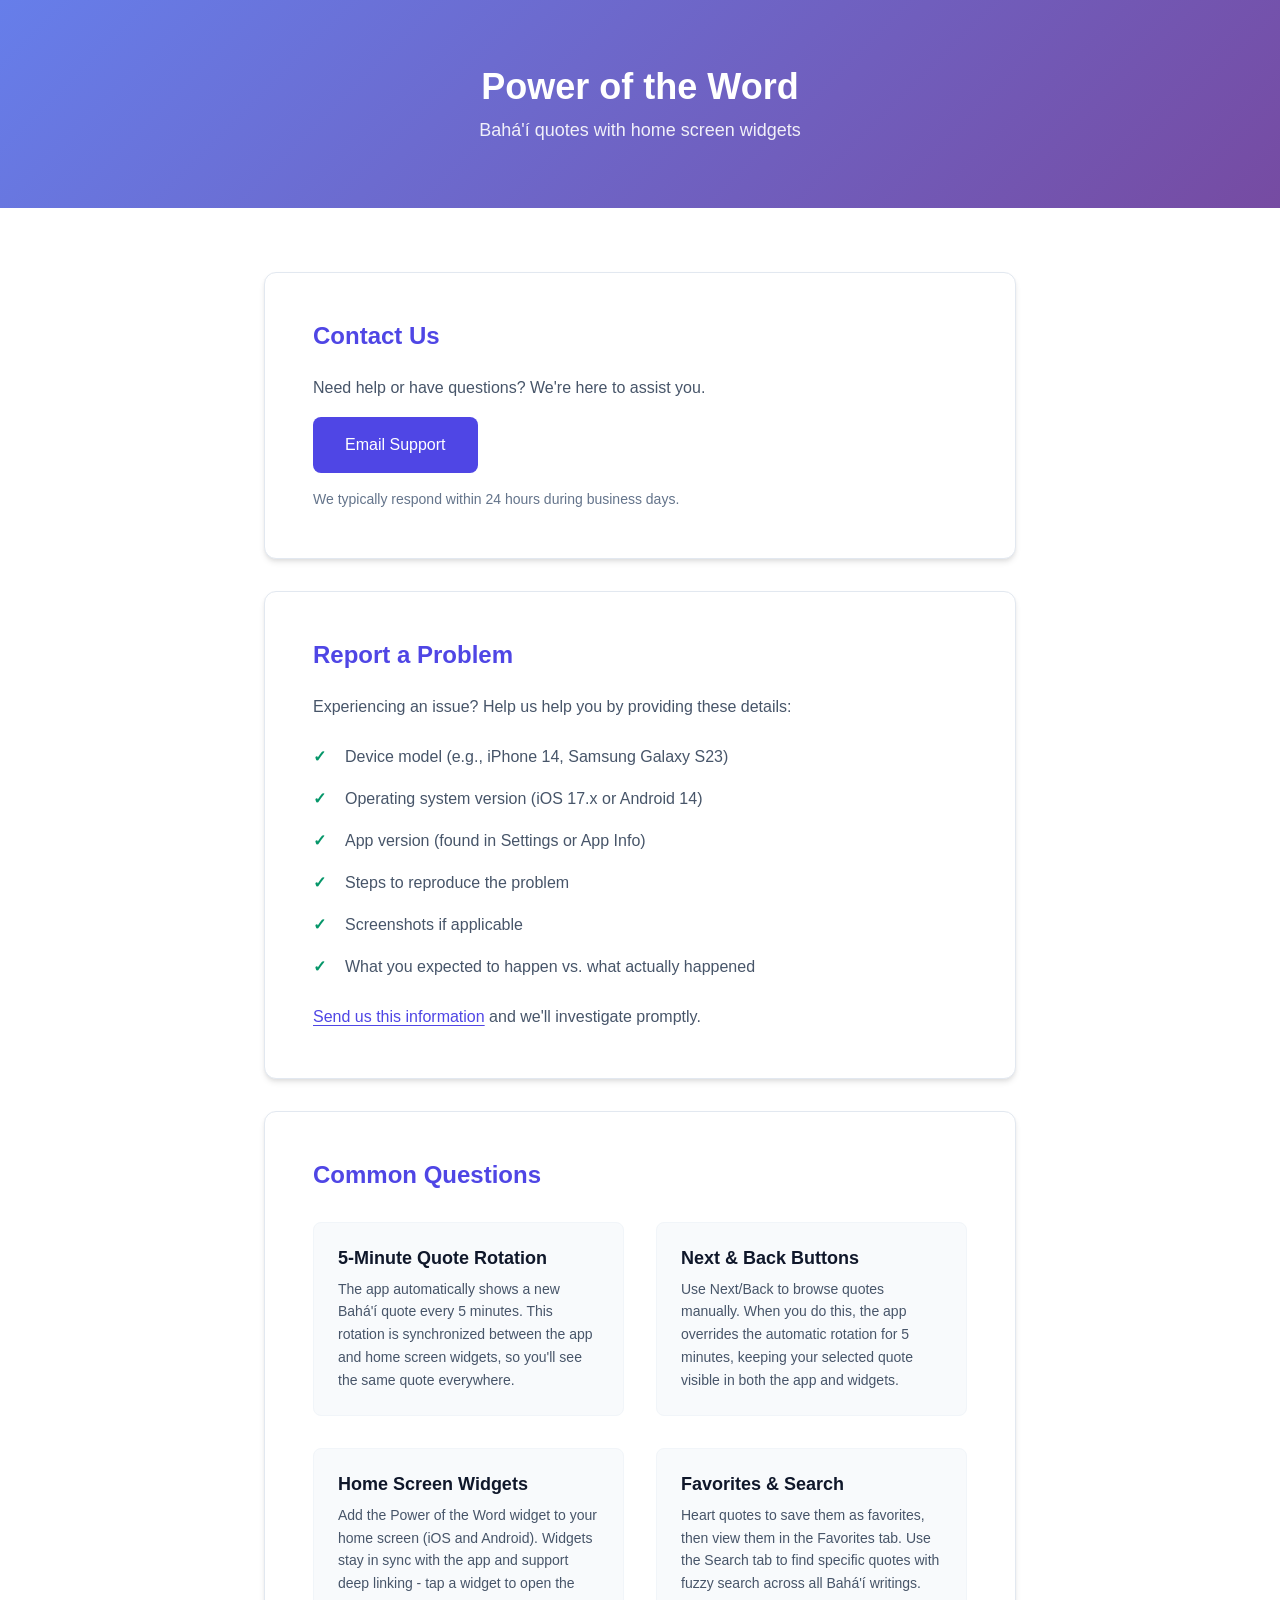
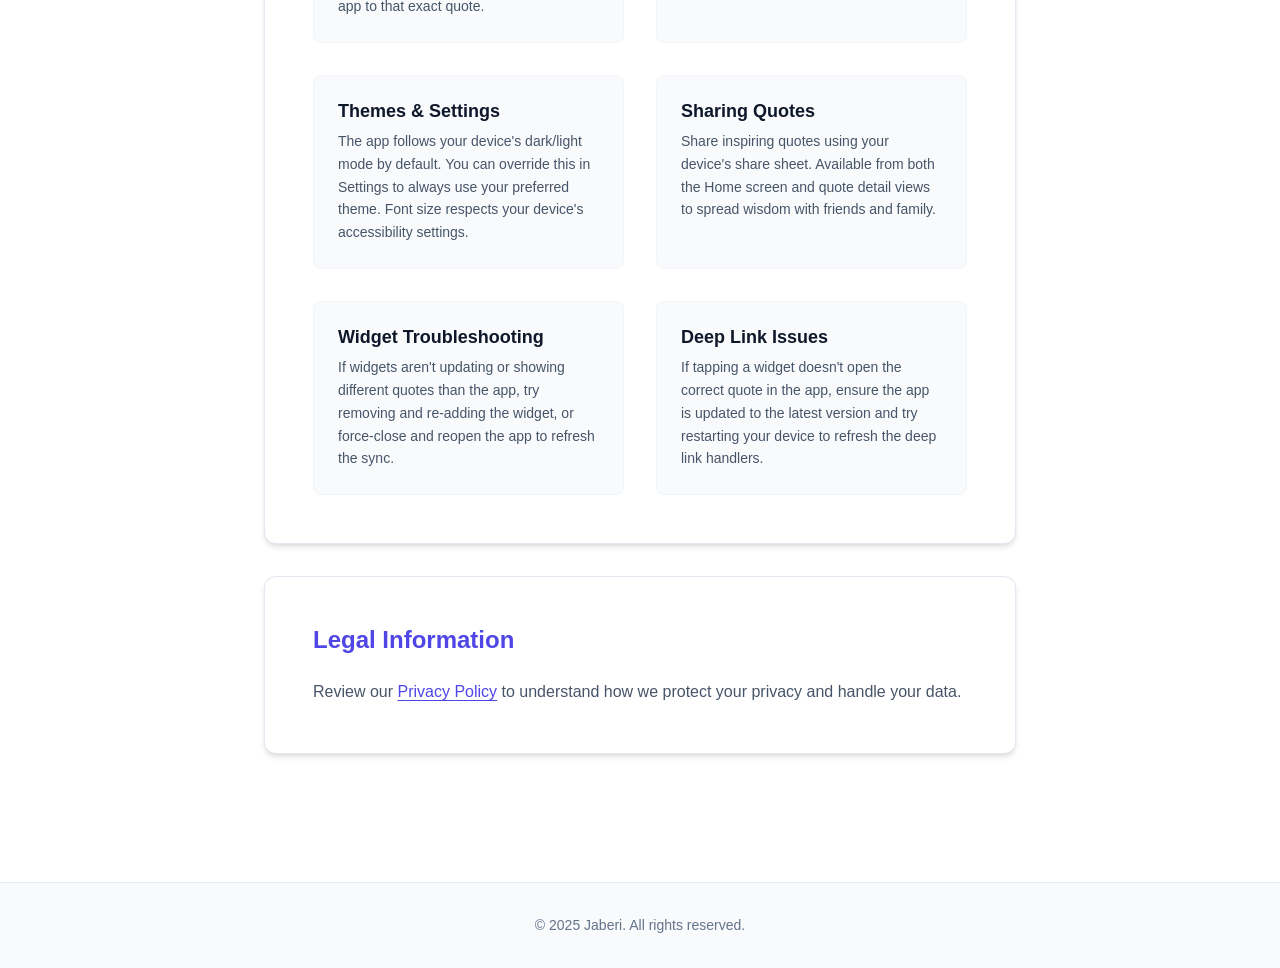
==== index.html @ a72a047a "Initial commit" ====
<!DOCTYPE html>
<html lang="en">
<head>
    <meta charset="UTF-8">
    <meta name="viewport" content="width=device-width, initial-scale=1.0">
    <title>Power of the Word – Support</title>
    <meta name="description" content="Get support for Power of the Word app. Contact us, report issues, and find answers to common questions about our Bahá'í quotes application with widgets and 5-minute rotation.">
    
    <!-- Open Graph tags -->
    <meta property="og:title" content="Power of the Word – Support">
    <meta property="og:description" content="Get support for Power of the Word app. Contact us, report issues, and find answers to common questions about our Bahá'í quotes application with widgets and 5-minute rotation.">
    <meta property="og:type" content="website">
    <meta property="og:url" content="https://thejaberi.github.io/">
    
    <link rel="stylesheet" href="./css/styles.css">
</head>
<body>
    <a href="#main-content" class="skip-link">Skip to main content</a>
    
    <header class="header">
        <div class="container">
            <h1 class="header__title">Power of the Word</h1>
            <p class="header__tagline">Bahá'í quotes with home screen widgets</p>
        </div>
    </header>

    <main id="main-content" class="main">
        <div class="container">
            <section class="card" aria-labelledby="contact-heading">
                <h2 id="contact-heading" class="card__title">Contact Us</h2>
                <p class="card__text">Need help or have questions? We're here to assist you.</p>
                <a href="mailto:adnan@jaberi.org?subject=Power%20of%20the%20Word%20–%20Support" 
                   class="button button--primary" 
                   aria-label="Send support email to adnan@jaberi.org">
                    Email Support
                </a>
                <p class="card__note">We typically respond within 24 hours during business days.</p>
            </section>

            <section class="card" aria-labelledby="report-heading">
                <h2 id="report-heading" class="card__title">Report a Problem</h2>
                <p class="card__text">Experiencing an issue? Help us help you by providing these details:</p>
                <ul class="checklist">
                    <li class="checklist__item">Device model (e.g., iPhone 14, Samsung Galaxy S23)</li>
                    <li class="checklist__item">Operating system version (iOS 17.x or Android 14)</li>
                    <li class="checklist__item">App version (found in Settings or App Info)</li>
                    <li class="checklist__item">Steps to reproduce the problem</li>
                    <li class="checklist__item">Screenshots if applicable</li>
                    <li class="checklist__item">What you expected to happen vs. what actually happened</li>
                </ul>
                <p class="card__text">
                    <a href="mailto:adnan@jaberi.org?subject=Power%20of%20the%20Word%20–%20Bug%20Report" 
                       class="link">Send us this information</a> and we'll investigate promptly.
                </p>
            </section>

            <section class="card" aria-labelledby="help-heading">
                <h2 id="help-heading" class="card__title">Common Questions</h2>
                
                <div class="help-grid">
                    <div class="help-item">
                        <h3 class="help-item__title">5-Minute Quote Rotation</h3>
                        <p class="help-item__text">The app automatically shows a new Bahá'í quote every 5 minutes. This rotation is synchronized between the app and home screen widgets, so you'll see the same quote everywhere.</p>
                    </div>
                    
                    <div class="help-item">
                        <h3 class="help-item__title">Next & Back Buttons</h3>
                        <p class="help-item__text">Use Next/Back to browse quotes manually. When you do this, the app overrides the automatic rotation for 5 minutes, keeping your selected quote visible in both the app and widgets.</p>
                    </div>
                    
                    <div class="help-item">
                        <h3 class="help-item__title">Home Screen Widgets</h3>
                        <p class="help-item__text">Add the Power of the Word widget to your home screen (iOS and Android). Widgets stay in sync with the app and support deep linking - tap a widget to open the app to that exact quote.</p>
                    </div>
                    
                    <div class="help-item">
                        <h3 class="help-item__title">Favorites & Search</h3>
                        <p class="help-item__text">Heart quotes to save them as favorites, then view them in the Favorites tab. Use the Search tab to find specific quotes with fuzzy search across all Bahá'í writings.</p>
                    </div>
                    
                    <div class="help-item">
                        <h3 class="help-item__title">Themes & Settings</h3>
                        <p class="help-item__text">The app follows your device's dark/light mode by default. You can override this in Settings to always use your preferred theme. Font size respects your device's accessibility settings.</p>
                    </div>
                    
                    <div class="help-item">
                        <h3 class="help-item__title">Sharing Quotes</h3>
                        <p class="help-item__text">Share inspiring quotes using your device's share sheet. Available from both the Home screen and quote detail views to spread wisdom with friends and family.</p>
                    </div>
                    
                    <div class="help-item">
                        <h3 class="help-item__title">Widget Troubleshooting</h3>
                        <p class="help-item__text">If widgets aren't updating or showing different quotes than the app, try removing and re-adding the widget, or force-close and reopen the app to refresh the sync.</p>
                    </div>
                    
                    <div class="help-item">
                        <h3 class="help-item__title">Deep Link Issues</h3>
                        <p class="help-item__text">If tapping a widget doesn't open the correct quote in the app, ensure the app is updated to the latest version and try restarting your device to refresh the deep link handlers.</p>
                    </div>
                </div>
            </section>

            <section class="card" aria-labelledby="legal-heading">
                <h2 id="legal-heading" class="card__title">Legal Information</h2>
                <p class="card__text">
                    Review our <a href="./privacy.html" class="link">Privacy Policy</a> to understand how we protect your privacy and handle your data.
                </p>
            </section>
        </div>
    </main>

    <footer class="footer">
        <div class="container">
            <p class="footer__text">&copy; 2025 Jaberi. All rights reserved.</p>
        </div>
    </footer>
</body>
</html>
---- css/styles.css ----
/* ===================================
   CSS Custom Properties (Variables)
   =================================== */
:root {
  /* Colors - Light Mode */
  --color-primary: #4f46e5;
  --color-primary-hover: #4338ca;
  --color-primary-light: #e0e7ff;
  --color-secondary: #0891b2;
  --color-secondary-hover: #0e7490;
  
  --color-background: #ffffff;
  --color-surface: #f8fafc;
  --color-surface-elevated: #ffffff;
  --color-border: #e2e8f0;
  --color-border-light: #f1f5f9;
  
  --color-text-primary: #0f172a;
  --color-text-secondary: #475569;
  --color-text-muted: #64748b;
  --color-text-inverse: #ffffff;
  
  --color-success: #059669;
  --color-warning: #d97706;
  --color-error: #dc2626;
  
  /* Spacing */
  --space-xs: 0.25rem;
  --space-sm: 0.5rem;
  --space-md: 1rem;
  --space-lg: 1.5rem;
  --space-xl: 2rem;
  --space-2xl: 3rem;
  --space-3xl: 4rem;
  
  /* Typography */
  --font-family-base: -apple-system, BlinkMacSystemFont, 'Segoe UI', Roboto, 'Helvetica Neue', Arial, sans-serif;
  --font-size-xs: 0.75rem;
  --font-size-sm: 0.875rem;
  --font-size-base: 1rem;
  --font-size-lg: 1.125rem;
  --font-size-xl: 1.25rem;
  --font-size-2xl: 1.5rem;
  --font-size-3xl: 1.875rem;
  --font-size-4xl: 2.25rem;
  
  --line-height-tight: 1.25;
  --line-height-base: 1.5;
  --line-height-relaxed: 1.625;
  
  --font-weight-normal: 400;
  --font-weight-medium: 500;
  --font-weight-semibold: 600;
  --font-weight-bold: 700;
  
  /* Layout */
  --container-max-width: 800px;
  --border-radius-sm: 0.375rem;
  --border-radius-md: 0.5rem;
  --border-radius-lg: 0.75rem;
  --border-radius-xl: 1rem;
  
  /* Shadows */
  --shadow-sm: 0 1px 2px 0 rgba(0, 0, 0, 0.05);
  --shadow-md: 0 4px 6px -1px rgba(0, 0, 0, 0.1), 0 2px 4px -1px rgba(0, 0, 0, 0.06);
  --shadow-lg: 0 10px 15px -3px rgba(0, 0, 0, 0.1), 0 4px 6px -2px rgba(0, 0, 0, 0.05);
  --shadow-xl: 0 20px 25px -5px rgba(0, 0, 0, 0.1), 0 10px 10px -5px rgba(0, 0, 0, 0.04);
  
  /* Transitions */
  --transition-fast: 150ms ease-in-out;
  --transition-base: 200ms ease-in-out;
  --transition-slow: 300ms ease-in-out;
  
  /* Header gradient */
  --gradient-primary: linear-gradient(135deg, #667eea 0%, #764ba2 100%);
  --gradient-overlay: linear-gradient(135deg, rgba(79, 70, 229, 0.9) 0%, rgba(139, 92, 246, 0.9) 100%);
}

/* Dark Mode */
@media (prefers-color-scheme: dark) {
  :root {
    --color-background: #0f172a;
    --color-surface: #1e293b;
    --color-surface-elevated: #334155;
    --color-border: #475569;
    --color-border-light: #334155;
    
    --color-text-primary: #f8fafc;
    --color-text-secondary: #cbd5e1;
    --color-text-muted: #94a3b8;
    --color-text-inverse: #0f172a;
    
    --color-primary-light: #312e81;
    
    --shadow-sm: 0 1px 2px 0 rgba(0, 0, 0, 0.3);
    --shadow-md: 0 4px 6px -1px rgba(0, 0, 0, 0.3), 0 2px 4px -1px rgba(0, 0, 0, 0.2);
    --shadow-lg: 0 10px 15px -3px rgba(0, 0, 0, 0.3), 0 4px 6px -2px rgba(0, 0, 0, 0.2);
    --shadow-xl: 0 20px 25px -5px rgba(0, 0, 0, 0.4), 0 10px 10px -5px rgba(0, 0, 0, 0.3);
  }
}

/* ===================================
   Reset and Base Styles
   =================================== */
*,
*::before,
*::after {
  box-sizing: border-box;
}

* {
  margin: 0;
  padding: 0;
}

html {
  font-size: 100%;
  scroll-behavior: smooth;
}

body {
  font-family: var(--font-family-base);
  font-size: var(--font-size-base);
  line-height: var(--line-height-base);
  color: var(--color-text-primary);
  background-color: var(--color-background);
  -webkit-font-smoothing: antialiased;
  -moz-osx-font-smoothing: grayscale;
}

/* ===================================
   Typography
   =================================== */
h1, h2, h3, h4, h5, h6 {
  font-weight: var(--font-weight-bold);
  line-height: var(--line-height-tight);
  margin-bottom: var(--space-md);
}

h1 {
  font-size: var(--font-size-3xl);
}

h2 {
  font-size: var(--font-size-2xl);
}

h3 {
  font-size: var(--font-size-xl);
}

p {
  margin-bottom: var(--space-md);
}

p:last-child {
  margin-bottom: 0;
}

/* ===================================
   Skip Link (Accessibility)
   =================================== */
.skip-link {
  position: absolute;
  top: -40px;
  left: 6px;
  background: var(--color-primary);
  color: var(--color-text-inverse);
  padding: var(--space-sm) var(--space-md);
  text-decoration: none;
  border-radius: var(--border-radius-sm);
  font-weight: var(--font-weight-medium);
  z-index: 1000;
  transition: top var(--transition-fast);
}

.skip-link:focus {
  top: 6px;
}

/* ===================================
   Layout Components
   =================================== */
.container {
  max-width: var(--container-max-width);
  margin: 0 auto;
  padding: 0 var(--space-lg);
}

@media (max-width: 640px) {
  .container {
    padding: 0 var(--space-md);
  }
}

/* ===================================
   Header
   =================================== */
.header {
  background: var(--gradient-primary);
  color: var(--color-text-inverse);
  padding: var(--space-3xl) 0;
  position: relative;
  overflow: hidden;
}

.header::before {
  content: '';
  position: absolute;
  top: 0;
  left: -100%;
  width: 100%;
  height: 100%;
  background: linear-gradient(90deg, transparent, rgba(255, 255, 255, 0.1), transparent);
  animation: shimmer 3s infinite;
}

@keyframes shimmer {
  0% { left: -100%; }
  100% { left: 100%; }
}

@media (prefers-reduced-motion: reduce) {
  .header::before {
    animation: none;
  }
}

.header__title {
  font-size: var(--font-size-4xl);
  font-weight: var(--font-weight-bold);
  margin-bottom: var(--space-sm);
  text-align: center;
}

.header__tagline {
  font-size: var(--font-size-lg);
  font-weight: var(--font-weight-normal);
  text-align: center;
  opacity: 0.9;
  margin-bottom: 0;
}

@media (max-width: 640px) {
  .header {
    padding: var(--space-2xl) 0;
  }
  
  .header__title {
    font-size: var(--font-size-3xl);
  }
  
  .header__tagline {
    font-size: var(--font-size-base);
  }
}

/* ===================================
   Main Content
   =================================== */
.main {
  padding: var(--space-3xl) 0;
  min-height: 60vh;
}

@media (max-width: 640px) {
  .main {
    padding: var(--space-2xl) 0;
  }
}

/* ===================================
   Card Component
   =================================== */
.card {
  background: var(--color-surface-elevated);
  border: 1px solid var(--color-border);
  border-radius: var(--border-radius-lg);
  padding: var(--space-2xl);
  margin-bottom: var(--space-xl);
  box-shadow: var(--shadow-md);
  transition: all var(--transition-base);
}

.card:hover {
  box-shadow: var(--shadow-lg);
  transform: translateY(-2px);
}

.card:last-child {
  margin-bottom: 0;
}

.card__title {
  color: var(--color-primary);
  margin-bottom: var(--space-lg);
  font-weight: var(--font-weight-semibold);
}

.card__text {
  color: var(--color-text-secondary);
  line-height: var(--line-height-relaxed);
}

.card__note {
  font-size: var(--font-size-sm);
  color: var(--color-text-muted);
  margin-top: var(--space-md);
  margin-bottom: 0;
}

.card__subtitle {
  font-size: var(--font-size-lg);
  font-weight: var(--font-weight-semibold);
  color: var(--color-text-primary);
  margin-top: var(--space-xl);
  margin-bottom: var(--space-md);
}

.card__subtitle:first-of-type {
  margin-top: var(--space-lg);
}

@media (max-width: 640px) {
  .card {
    padding: var(--space-xl);
    margin-bottom: var(--space-lg);
  }
}

/* ===================================
   Buttons
   =================================== */
.button {
  display: inline-flex;
  align-items: center;
  justify-content: center;
  padding: var(--space-md) var(--space-xl);
  font-size: var(--font-size-base);
  font-weight: var(--font-weight-medium);
  text-decoration: none;
  border: none;
  border-radius: var(--border-radius-md);
  cursor: pointer;
  transition: all var(--transition-base);
  min-height: 44px; /* Accessibility: minimum tap target */
  min-width: 44px;
}

.button--primary {
  background: var(--color-primary);
  color: var(--color-text-inverse);
}

.button--primary:hover {
  background: var(--color-primary-hover);
  transform: translateY(-1px);
  box-shadow: var(--shadow-lg);
}

.button:focus-visible {
  outline: 2px solid var(--color-primary);
  outline-offset: 2px;
}

/* ===================================
   Links
   =================================== */
.link {
  color: var(--color-primary);
  text-decoration: underline;
  text-underline-offset: 0.2em;
  text-decoration-thickness: 1px;
  transition: all var(--transition-fast);
}

.link:hover {
  color: var(--color-primary-hover);
  text-decoration-thickness: 2px;
}

.link:focus-visible {
  outline: 2px solid var(--color-primary);
  outline-offset: 2px;
  border-radius: var(--border-radius-sm);
}

/* ===================================
   Lists
   =================================== */
.checklist {
  list-style: none;
  margin: var(--space-lg) 0;
}

.checklist__item {
  position: relative;
  padding-left: var(--space-xl);
  margin-bottom: var(--space-md);
  color: var(--color-text-secondary);
  line-height: var(--line-height-relaxed);
}

.checklist__item::before {
  content: '✓';
  position: absolute;
  left: 0;
  top: 0;
  color: var(--color-success);
  font-weight: var(--font-weight-bold);
}

.privacy-list {
  margin: var(--space-lg) 0;
  padding-left: var(--space-xl);
}

.privacy-list li {
  margin-bottom: var(--space-sm);
  color: var(--color-text-secondary);
  line-height: var(--line-height-relaxed);
}

/* ===================================
   Help Grid
   =================================== */
.help-grid {
  display: grid;
  gap: var(--space-xl);
  margin-top: var(--space-xl);
}

@media (min-width: 768px) {
  .help-grid {
    grid-template-columns: repeat(2, 1fr);
  }
}

.help-item {
  padding: var(--space-lg);
  background: var(--color-surface);
  border: 1px solid var(--color-border-light);
  border-radius: var(--border-radius-md);
  transition: all var(--transition-base);
}

.help-item:hover {
  border-color: var(--color-border);
  box-shadow: var(--shadow-sm);
}

.help-item__title {
  font-size: var(--font-size-lg);
  font-weight: var(--font-weight-semibold);
  color: var(--color-text-primary);
  margin-bottom: var(--space-sm);
}

.help-item__text {
  font-size: var(--font-size-sm);
  color: var(--color-text-secondary);
  line-height: var(--line-height-relaxed);
  margin-bottom: 0;
}

/* ===================================
   Privacy Page Specific
   =================================== */
.privacy-header {
  text-align: center;
  margin-bottom: var(--space-3xl);
}

.privacy-header h1 {
  font-size: var(--font-size-4xl);
  color: var(--color-primary);
  margin-bottom: var(--space-md);
}

.last-updated {
  font-size: var(--font-size-lg);
  color: var(--color-text-muted);
  margin-bottom: 0;
}

.compliance-grid {
  display: grid;
  gap: var(--space-xl);
  margin-top: var(--space-xl);
}

@media (min-width: 768px) {
  .compliance-grid {
    grid-template-columns: repeat(2, 1fr);
  }
}

.compliance-section {
  background: var(--color-surface);
  padding: var(--space-lg);
  border-radius: var(--border-radius-md);
  border: 1px solid var(--color-border-light);
}

.compliance-title {
  font-size: var(--font-size-lg);
  font-weight: var(--font-weight-semibold);
  color: var(--color-text-primary);
  margin-bottom: var(--space-lg);
}

.compliance-table {
  width: 100%;
  border-collapse: collapse;
  font-size: var(--font-size-sm);
}

.compliance-table th,
.compliance-table td {
  padding: var(--space-sm) var(--space-md);
  text-align: left;
  border-bottom: 1px solid var(--color-border-light);
}

.compliance-table th {
  font-weight: var(--font-weight-semibold);
  color: var(--color-text-primary);
  background: var(--color-primary-light);
}

.compliance-table td {
  color: var(--color-text-secondary);
}

.compliance-table tbody tr:last-child th,
.compliance-table tbody tr:last-child td {
  border-bottom: none;
}

.back-link {
  margin-top: var(--space-3xl);
  text-align: center;
}

@media (max-width: 640px) {
  .privacy-header h1 {
    font-size: var(--font-size-3xl);
  }
  
  .compliance-table {
    font-size: var(--font-size-xs);
  }
  
  .compliance-table th,
  .compliance-table td {
    padding: var(--space-xs) var(--space-sm);
  }
}

/* ===================================
   Footer
   =================================== */
.footer {
  background: var(--color-surface);
  border-top: 1px solid var(--color-border);
  padding: var(--space-xl) 0;
  margin-top: var(--space-3xl);
}

.footer__text {
  text-align: center;
  color: var(--color-text-muted);
  font-size: var(--font-size-sm);
  margin-bottom: 0;
}

/* ===================================
   Print Styles
   =================================== */
@media print {
  :root {
    --color-background: #ffffff;
    --color-surface: #ffffff;
    --color-surface-elevated: #ffffff;
    --color-text-primary: #000000;
    --color-text-secondary: #333333;
    --color-text-muted: #666666;
    --color-primary: #000000;
    --shadow-sm: none;
    --shadow-md: none;
    --shadow-lg: none;
    --shadow-xl: none;
  }
  
  body {
    font-size: 12pt;
    line-height: 1.4;
  }
  
  .header {
    background: none !important;
    color: var(--color-text-primary) !important;
    padding: var(--space-lg) 0;
  }
  
  .header::before {
    display: none;
  }
  
  .card {
    box-shadow: none;
    border: 1px solid #cccccc;
    margin-bottom: var(--space-lg);
    break-inside: avoid;
  }
  
  .button {
    border: 1px solid #000000;
    background: none !important;
    color: #000000 !important;
  }
  
  .link::after {
    content: " (" attr(href) ")";
    font-size: 0.8em;
    color: #666666;
  }
  
  .skip-link {
    display: none;
  }
  
  .help-grid,
  .compliance-grid {
    grid-template-columns: 1fr;
  }
  
  .footer {
    border-top: 1px solid #cccccc;
    margin-top: var(--space-lg);
  }
}

/* ===================================
   Reduced Motion
   =================================== */
@media (prefers-reduced-motion: reduce) {
  *,
  *::before,
  *::after {
    animation-duration: 0.01ms !important;
    animation-iteration-count: 1 !important;
    transition-duration: 0.01ms !important;
    scroll-behavior: auto !important;
  }
  
  .card:hover {
    transform: none;
  }
  
  .button--primary:hover {
    transform: none;
  }
}

/* ===================================
   High Contrast Mode Support
   =================================== */
@media (prefers-contrast: high) {
  :root {
    --color-border: #000000;
    --color-border-light: #333333;
  }
  
  .card {
    border-width: 2px;
  }
  
  .button {
    border: 2px solid currentColor;
  }
  
  .link {
    text-decoration-thickness: 2px;
  }
}
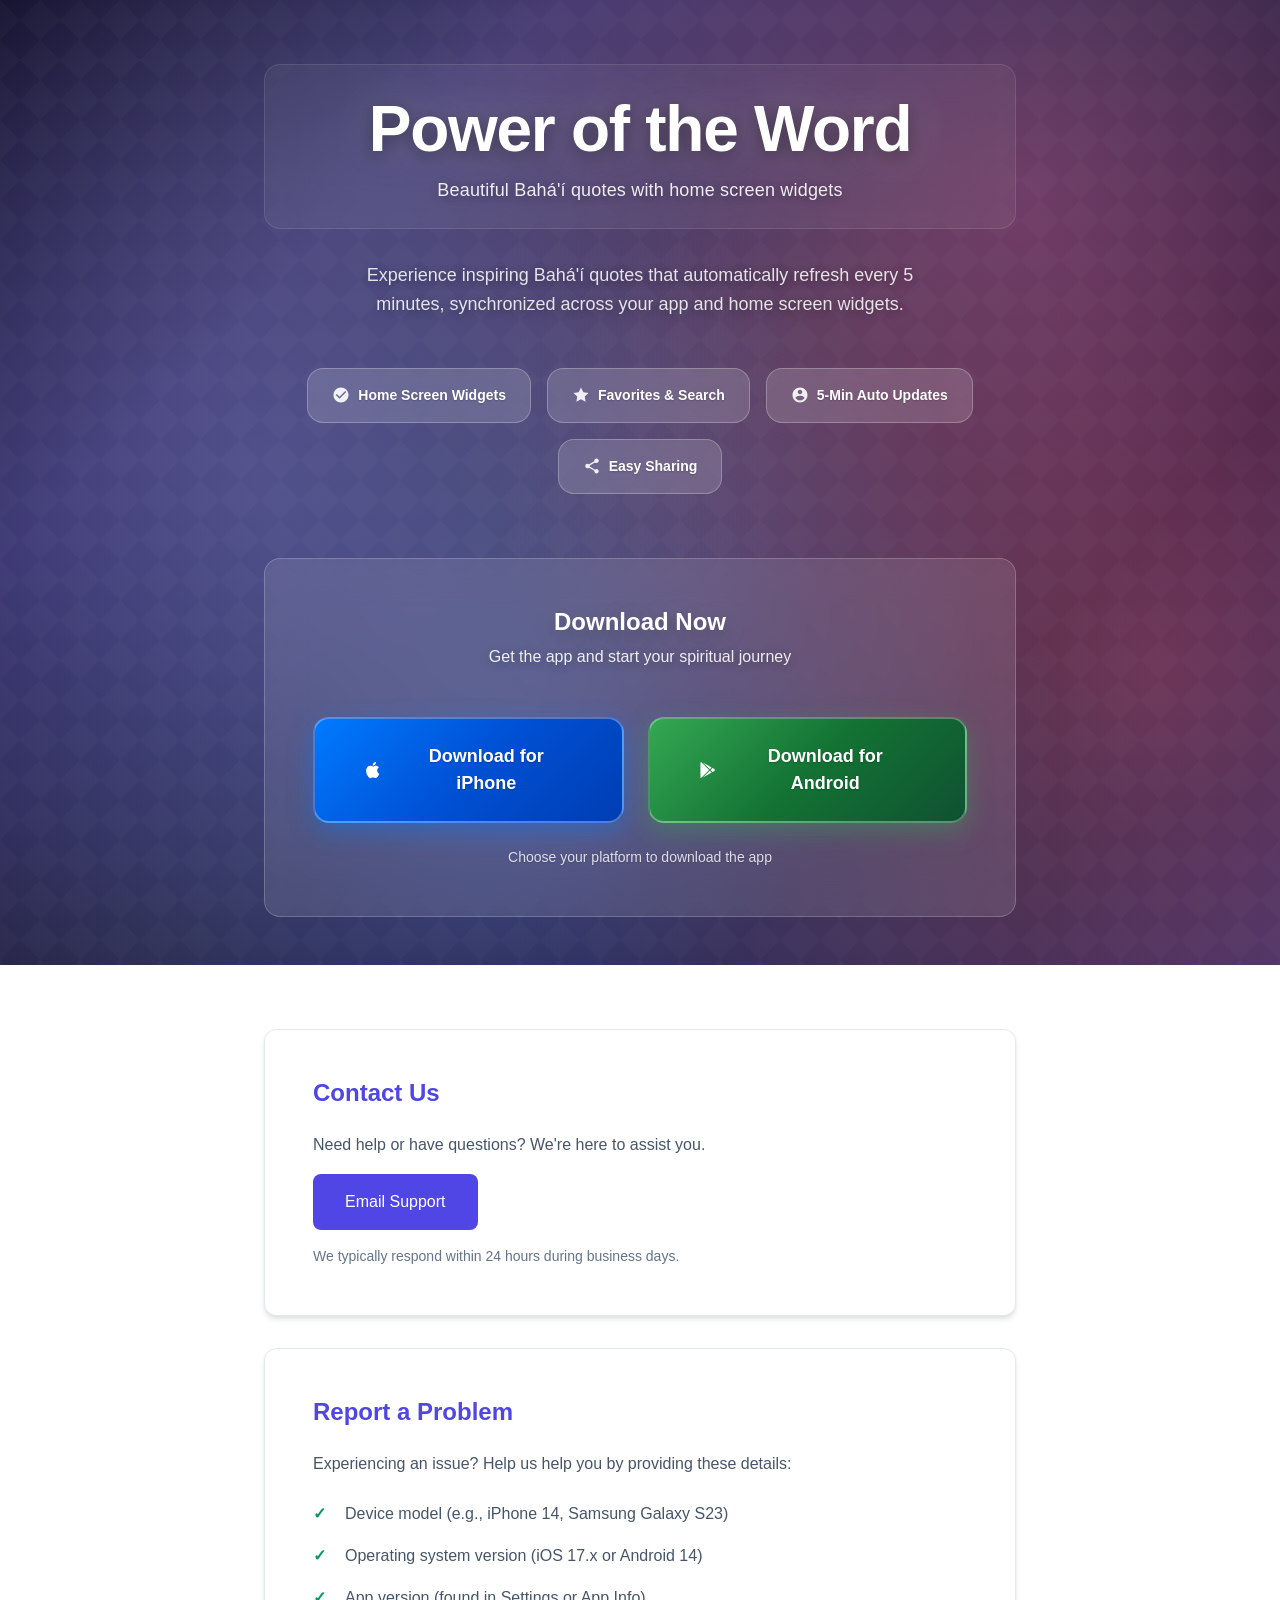
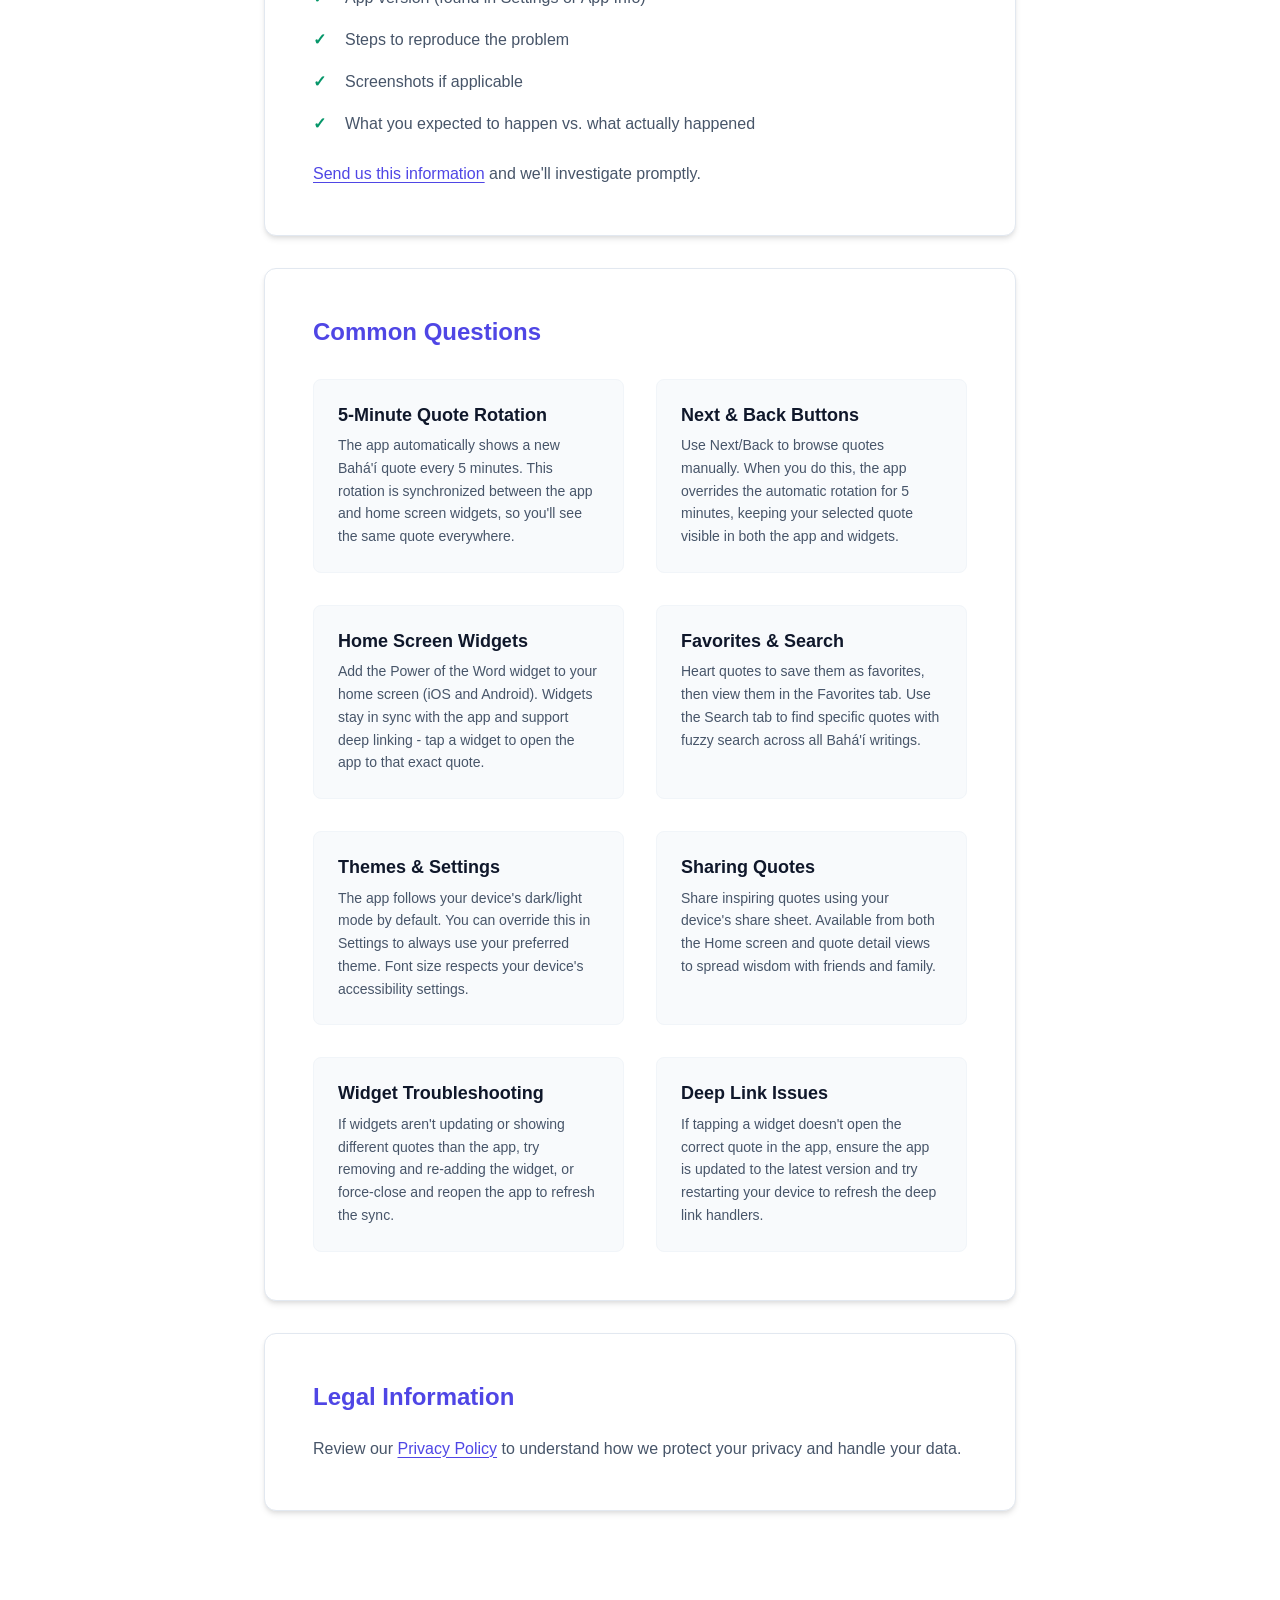
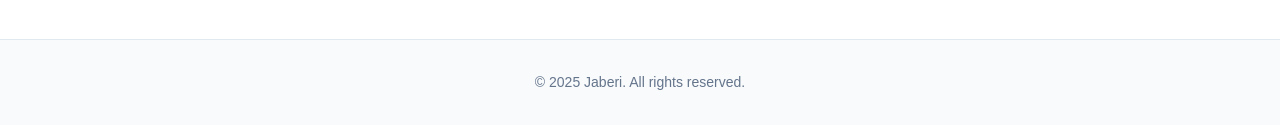
==== commit c9e57ef4: "update to include download link, and style it up" ====
--- a/index.html
+++ b/index.html
@@ -1,37 +1,179 @@
 <!DOCTYPE html>
 <html lang="en">
+
 <head>
     <meta charset="UTF-8">
     <meta name="viewport" content="width=device-width, initial-scale=1.0">
     <title>Power of the Word – Support</title>
-    <meta name="description" content="Get support for Power of the Word app. Contact us, report issues, and find answers to common questions about our Bahá'í quotes application with widgets and 5-minute rotation.">
-    
+    <meta name="description"
+        content="Get support for Power of the Word app. Contact us, report issues, and find answers to common questions about our Bahá'í quotes application with widgets and 5-minute rotation.">
+
     <!-- Open Graph tags -->
     <meta property="og:title" content="Power of the Word – Support">
-    <meta property="og:description" content="Get support for Power of the Word app. Contact us, report issues, and find answers to common questions about our Bahá'í quotes application with widgets and 5-minute rotation.">
+    <meta property="og:description"
+        content="Get support for Power of the Word app. Contact us, report issues, and find answers to common questions about our Bahá'í quotes application with widgets and 5-minute rotation.">
     <meta property="og:type" content="website">
     <meta property="og:url" content="https://thejaberi.github.io/">
-    
+
     <link rel="stylesheet" href="./css/styles.css">
 </head>
+
 <body>
+    <script>
+        // Device detection and download button management
+        (function () {
+            function isMobileDevice() {
+                // Check for mobile user agents
+                const mobileRegex = /Android|webOS|iPhone|iPad|iPod|BlackBerry|IEMobile|Opera Mini/i;
+                const isMobileUA = mobileRegex.test(navigator.userAgent);
+
+                // Check for touch capability and screen size
+                const isTouchDevice = 'ontouchstart' in window || navigator.maxTouchPoints > 0;
+                const isSmallScreen = window.innerWidth <= 768;
+
+                // Consider it mobile if it matches mobile UA OR (has touch AND small screen)
+                return isMobileUA || (isTouchDevice && isSmallScreen);
+            }
+
+            function setupDownloadButtons() {
+                const mobileDownload = document.querySelector('.mobile-download');
+                const desktopDownload = document.querySelector('.desktop-download');
+                const platformNote = document.querySelector('.platform-note');
+
+                if (!mobileDownload || !desktopDownload || !platformNote) return;
+
+                if (isMobileDevice()) {
+                    // Mobile: Show universal download button
+                    mobileDownload.style.display = 'block';
+                    desktopDownload.style.display = 'none';
+                    platformNote.textContent = 'Tap to download from your device\'s app store';
+                } else {
+                    // Desktop: Show platform-specific buttons
+                    mobileDownload.style.display = 'none';
+                    desktopDownload.style.display = 'flex';
+                    desktopDownload.classList.add('active');
+                    platformNote.textContent = 'Choose your platform to download the app';
+                }
+            }
+
+            // Run on page load
+            if (document.readyState === 'loading') {
+                document.addEventListener('DOMContentLoaded', setupDownloadButtons);
+            } else {
+                setupDownloadButtons();
+            }
+
+            // Re-run on window resize (in case device orientation changes)
+            let resizeTimeout;
+            window.addEventListener('resize', function () {
+                clearTimeout(resizeTimeout);
+                resizeTimeout = setTimeout(setupDownloadButtons, 250);
+            });
+        })();
+    </script>
     <a href="#main-content" class="skip-link">Skip to main content</a>
-    
-    <header class="header">
+
+    <!-- Unified Hero Section -->
+    <section class="unified-hero">
         <div class="container">
-            <h1 class="header__title">Power of the Word</h1>
-            <p class="header__tagline">Bahá'í quotes with home screen widgets</p>
+            <div class="hero-content">
+                <!-- Header Content -->
+                <div class="hero-header">
+                    <h1 class="hero-title">Power of the Word</h1>
+                    <p class="hero-tagline">Beautiful Bahá'í quotes with home screen widgets</p>
+                </div>
+
+                <!-- App Description -->
+                <div class="hero-description">
+                    <p class="hero-subtitle">
+                        Experience inspiring Bahá'í quotes that automatically refresh every 5 minutes,
+                        synchronized across your app and home screen widgets.
+                    </p>
+                </div>
+
+                <!-- Feature Highlights -->
+                <div class="hero-features">
+                    <div class="feature-badge">
+                        <svg class="feature-icon" viewBox="0 0 24 24" fill="currentColor">
+                            <path
+                                d="M12 2C6.48 2 2 6.48 2 12s4.48 10 10 10 10-4.48 10-10S17.52 2 12 2zm-2 15l-5-5 1.41-1.41L10 14.17l7.59-7.59L19 8l-9 9z" />
+                        </svg>
+                        Home Screen Widgets
+                    </div>
+                    <div class="feature-badge">
+                        <svg class="feature-icon" viewBox="0 0 24 24" fill="currentColor">
+                            <path
+                                d="M12 2l3.09 6.26L22 9.27l-5 4.87 1.18 6.88L12 17.77l-6.18 3.25L7 14.14 2 9.27l6.91-1.01L12 2z" />
+                        </svg>
+                        Favorites & Search
+                    </div>
+                    <div class="feature-badge">
+                        <svg class="feature-icon" viewBox="0 0 24 24" fill="currentColor">
+                            <path
+                                d="M12 2C6.48 2 2 6.48 2 12s4.48 10 10 10 10-4.48 10-10S17.52 2 12 2zm0 3c1.66 0 3 1.34 3 3s-1.34 3-3 3-3-1.34-3-3 1.34-3 3-3zm0 14.2c-2.5 0-4.71-1.28-6-3.22.03-1.99 4-3.08 6-3.08 1.99 0 5.97 1.09 6 3.08-1.29 1.94-3.5 3.22-6 3.22z" />
+                        </svg>
+                        5-Min Auto Updates
+                    </div>
+                    <div class="feature-badge">
+                        <svg class="feature-icon" viewBox="0 0 24 24" fill="currentColor">
+                            <path
+                                d="M18 16.08c-.76 0-1.44.3-1.96.77L8.91 12.7c.05-.23.09-.46.09-.7s-.04-.47-.09-.7l7.05-4.11c.54.5 1.25.81 2.04.81 1.66 0 3-1.34 3-3s-1.34-3-3-3-3 1.34-3 3c0 .24.04.47.09.7L8.04 9.81C7.5 9.31 6.79 9 6 9c-1.66 0-3 1.34-3 3s1.34 3 3 3c.79 0 1.50-.31 2.04-.81l7.12 4.16c-.05.21-.08.43-.08.65 0 1.61 1.31 2.92 2.92 2.92 1.61 0 2.92-1.31 2.92-2.92s-1.31-2.92-2.92-2.92z" />
+                        </svg>
+                        Easy Sharing
+                    </div>
+                </div>
+
+                <!-- Download Section -->
+                <div class="hero-download">
+                    <div class="download-heading">
+                        <h2 class="download-title">Download Now</h2>
+                        <p class="download-description">Get the app and start your spiritual journey</p>
+                    </div>
+
+                    <!-- Mobile Download Button -->
+                    <div class="mobile-download">
+                        <a href="https://link-to.app/BM589B" class="download-button download-button--universal"
+                            aria-label="Download Power of the Word app">
+                            <svg class="download-icon" viewBox="0 0 24 24" fill="currentColor">
+                                <path d="M19 9h-4V3H9v6H5l7 7 7-7zM5 18v2h14v-2H5z" />
+                            </svg>
+                            Download App
+                        </a>
+                    </div>
+
+                    <!-- Desktop Download Buttons -->
+                    <div class="desktop-download">
+                        <a href="https://apps.apple.com/bh/app/power-of-the-word/id6750488658"
+                            class="download-button download-button--ios" aria-label="Download on the App Store">
+                            <svg class="store-icon" viewBox="0 0 24 24" fill="currentColor">
+                                <path
+                                    d="M18.71 19.5c-.83 1.24-1.71 2.45-3.05 2.47-1.34.03-1.77-.79-3.29-.79-1.53 0-2 .77-3.27.82-1.31.05-2.3-1.32-3.14-2.53C4.25 17 2.94 12.45 4.7 9.39c.87-1.52 2.43-2.48 4.12-2.51 1.28-.02 2.5.87 3.29.87.78 0 2.26-1.07 3.81-.91.65.03 2.47.26 3.64 1.98-.09.06-2.17 1.28-2.15 3.81.03 3.02 2.65 4.03 2.68 4.04-.03.07-.42 1.44-1.38 2.83M13 3.5c.73-.83 1.94-1.46 2.94-1.5.13 1.17-.34 2.35-1.04 3.19-.69.85-1.83 1.51-2.95 1.42-.15-1.15.41-2.35 1.05-3.11z" />
+                            </svg>
+                            Download for iPhone
+                        </a>
+                        <a href="https://play.google.com/store/apps/details?id=com.jaberi.powerword&pcampaignid=web_share"
+                            class="download-button download-button--android" aria-label="Get it on Google Play">
+                            <svg class="store-icon" viewBox="0 0 24 24" fill="currentColor">
+                                <path
+                                    d="M3,20.5V3.5C3,2.91 3.34,2.39 3.84,2.15L13.69,12L3.84,21.85C3.34,21.6 3,21.09 3,20.5M16.81,15.12L6.05,21.34L14.54,12.85L16.81,15.12M20.16,10.81C20.5,11.08 20.75,11.5 20.75,12C20.75,12.5 20.53,12.9 20.18,13.18L17.89,14.5L15.39,12L17.89,9.5L20.16,10.81M6.05,2.66L16.81,8.88L14.54,11.15L6.05,2.66Z" />
+                            </svg>
+                            Download for Android
+                        </a>
+                    </div>
+
+                    <p class="platform-note">Choose your platform above or use our universal link on mobile</p>
+                </div>
+            </div>
         </div>
-    </header>
+    </section>
 
     <main id="main-content" class="main">
         <div class="container">
             <section class="card" aria-labelledby="contact-heading">
                 <h2 id="contact-heading" class="card__title">Contact Us</h2>
                 <p class="card__text">Need help or have questions? We're here to assist you.</p>
-                <a href="mailto:adnan@jaberi.org?subject=Power%20of%20the%20Word%20–%20Support" 
-                   class="button button--primary" 
-                   aria-label="Send support email to adnan@jaberi.org">
+                <a href="mailto:adnan@jaberi.org?subject=Power%20of%20the%20Word%20–%20Support"
+                    class="button button--primary" aria-label="Send support email to adnan@jaberi.org">
                     Email Support
                 </a>
                 <p class="card__note">We typically respond within 24 hours during business days.</p>
@@ -49,53 +191,69 @@
                     <li class="checklist__item">What you expected to happen vs. what actually happened</li>
                 </ul>
                 <p class="card__text">
-                    <a href="mailto:adnan@jaberi.org?subject=Power%20of%20the%20Word%20–%20Bug%20Report" 
-                       class="link">Send us this information</a> and we'll investigate promptly.
+                    <a href="mailto:adnan@jaberi.org?subject=Power%20of%20the%20Word%20–%20Bug%20Report"
+                        class="link">Send us this information</a> and we'll investigate promptly.
                 </p>
             </section>
 
             <section class="card" aria-labelledby="help-heading">
                 <h2 id="help-heading" class="card__title">Common Questions</h2>
-                
+
                 <div class="help-grid">
                     <div class="help-item">
                         <h3 class="help-item__title">5-Minute Quote Rotation</h3>
-                        <p class="help-item__text">The app automatically shows a new Bahá'í quote every 5 minutes. This rotation is synchronized between the app and home screen widgets, so you'll see the same quote everywhere.</p>
-                    </div>
-                    
+                        <p class="help-item__text">The app automatically shows a new Bahá'í quote every 5 minutes. This
+                            rotation is synchronized between the app and home screen widgets, so you'll see the same
+                            quote everywhere.</p>
+                    </div>
+
                     <div class="help-item">
                         <h3 class="help-item__title">Next & Back Buttons</h3>
-                        <p class="help-item__text">Use Next/Back to browse quotes manually. When you do this, the app overrides the automatic rotation for 5 minutes, keeping your selected quote visible in both the app and widgets.</p>
-                    </div>
-                    
+                        <p class="help-item__text">Use Next/Back to browse quotes manually. When you do this, the app
+                            overrides the automatic rotation for 5 minutes, keeping your selected quote visible in both
+                            the app and widgets.</p>
+                    </div>
+
                     <div class="help-item">
                         <h3 class="help-item__title">Home Screen Widgets</h3>
-                        <p class="help-item__text">Add the Power of the Word widget to your home screen (iOS and Android). Widgets stay in sync with the app and support deep linking - tap a widget to open the app to that exact quote.</p>
-                    </div>
-                    
+                        <p class="help-item__text">Add the Power of the Word widget to your home screen (iOS and
+                            Android). Widgets stay in sync with the app and support deep linking - tap a widget to open
+                            the app to that exact quote.</p>
+                    </div>
+
                     <div class="help-item">
                         <h3 class="help-item__title">Favorites & Search</h3>
-                        <p class="help-item__text">Heart quotes to save them as favorites, then view them in the Favorites tab. Use the Search tab to find specific quotes with fuzzy search across all Bahá'í writings.</p>
-                    </div>
-                    
+                        <p class="help-item__text">Heart quotes to save them as favorites, then view them in the
+                            Favorites tab. Use the Search tab to find specific quotes with fuzzy search across all
+                            Bahá'í writings.</p>
+                    </div>
+
                     <div class="help-item">
                         <h3 class="help-item__title">Themes & Settings</h3>
-                        <p class="help-item__text">The app follows your device's dark/light mode by default. You can override this in Settings to always use your preferred theme. Font size respects your device's accessibility settings.</p>
-                    </div>
-                    
+                        <p class="help-item__text">The app follows your device's dark/light mode by default. You can
+                            override this in Settings to always use your preferred theme. Font size respects your
+                            device's accessibility settings.</p>
+                    </div>
+
                     <div class="help-item">
                         <h3 class="help-item__title">Sharing Quotes</h3>
-                        <p class="help-item__text">Share inspiring quotes using your device's share sheet. Available from both the Home screen and quote detail views to spread wisdom with friends and family.</p>
-                    </div>
-                    
+                        <p class="help-item__text">Share inspiring quotes using your device's share sheet. Available
+                            from both the Home screen and quote detail views to spread wisdom with friends and family.
+                        </p>
+                    </div>
+
                     <div class="help-item">
                         <h3 class="help-item__title">Widget Troubleshooting</h3>
-                        <p class="help-item__text">If widgets aren't updating or showing different quotes than the app, try removing and re-adding the widget, or force-close and reopen the app to refresh the sync.</p>
-                    </div>
-                    
+                        <p class="help-item__text">If widgets aren't updating or showing different quotes than the app,
+                            try removing and re-adding the widget, or force-close and reopen the app to refresh the
+                            sync.</p>
+                    </div>
+
                     <div class="help-item">
                         <h3 class="help-item__title">Deep Link Issues</h3>
-                        <p class="help-item__text">If tapping a widget doesn't open the correct quote in the app, ensure the app is updated to the latest version and try restarting your device to refresh the deep link handlers.</p>
+                        <p class="help-item__text">If tapping a widget doesn't open the correct quote in the app, ensure
+                            the app is updated to the latest version and try restarting your device to refresh the deep
+                            link handlers.</p>
                     </div>
                 </div>
             </section>
@@ -103,7 +261,8 @@
             <section class="card" aria-labelledby="legal-heading">
                 <h2 id="legal-heading" class="card__title">Legal Information</h2>
                 <p class="card__text">
-                    Review our <a href="./privacy.html" class="link">Privacy Policy</a> to understand how we protect your privacy and handle your data.
+                    Review our <a href="./privacy.html" class="link">Privacy Policy</a> to understand how we protect
+                    your privacy and handle your data.
                 </p>
             </section>
         </div>
@@ -115,4 +274,5 @@
         </div>
     </footer>
 </body>
-</html>
+
+</html>
--- a/css/styles.css
+++ b/css/styles.css
@@ -194,64 +194,371 @@
 }
 
 /* ===================================
-   Header
-   =================================== */
-.header {
-  background: var(--gradient-primary);
-  color: var(--color-text-inverse);
-  padding: var(--space-3xl) 0;
+   Unified Hero Section
+   =================================== */
+.unified-hero {
+  background: 
+    radial-gradient(circle at 20% 50%, rgba(120, 119, 198, 0.3), transparent 50%),
+    radial-gradient(circle at 80% 20%, rgba(255, 119, 198, 0.3), transparent 50%),
+    radial-gradient(circle at 40% 80%, rgba(102, 126, 234, 0.4), transparent 50%),
+    radial-gradient(circle at 90% 70%, rgba(245, 87, 108, 0.3), transparent 50%),
+    linear-gradient(135deg, #0f0c29 0%, #302b63 25%, #24243e 50%, #0f0c29 75%, #302b63 100%);
+  position: relative;
+  padding: var(--space-3xl) 0 var(--space-2xl);
+  overflow: hidden;
+  color: #ffffff;
+  min-height: 100vh;
+  display: flex;
+  align-items: center;
+}
+
+.unified-hero::before {
+  content: '';
+  position: absolute;
+  top: 0;
+  left: 0;
+  right: 0;
+  bottom: 0;
+  background: url("data:image/svg+xml,%3Csvg width='40' height='40' viewBox='0 0 40 40' xmlns='http://www.w3.org/2000/svg'%3E%3Cg fill='%23ffffff' fill-opacity='0.05' fill-rule='evenodd'%3E%3Cpath d='m0 40l40-40h-40v40zm40 0v-40h-40l40 40z'/%3E%3C/g%3E%3C/svg%3E");
+  animation: move-pattern 30s linear infinite;
+  opacity: 0.4;
+}
+
+.unified-hero::after {
+  content: '';
+  position: absolute;
+  top: 0;
+  left: 0;
+  right: 0;
+  bottom: 0;
+  background: 
+    radial-gradient(circle at 30% 20%, rgba(255, 255, 255, 0.1) 0%, transparent 50%),
+    radial-gradient(circle at 70% 80%, rgba(255, 255, 255, 0.08) 0%, transparent 50%);
+  animation: float-orbs 8s ease-in-out infinite alternate;
+}
+
+@keyframes move-pattern {
+  0% { transform: translateX(0) translateY(0); }
+  100% { transform: translateX(40px) translateY(40px); }
+}
+
+@keyframes float-orbs {
+  0% { transform: translateY(0) scale(1); }
+  100% { transform: translateY(-10px) scale(1.05); }
+}
+
+.hero-content {
+  position: relative;
+  z-index: 3;
+  text-align: center;
+  max-width: 900px;
+  margin: 0 auto;
+}
+
+/* Header Section */
+.hero-header {
+  margin-bottom: var(--space-xl);
+  padding: var(--space-lg);
+  background: rgba(255, 255, 255, 0.05);
+  backdrop-filter: blur(20px);
+  border-radius: var(--border-radius-xl);
+  border: 1px solid rgba(255, 255, 255, 0.1);
+}
+
+.hero-title {
+  font-size: clamp(var(--font-size-3xl), 5vw, 4rem);
+  font-weight: var(--font-weight-bold);
+  margin-bottom: var(--space-sm);
+  color: #ffffff;
+  text-shadow: 0 4px 20px rgba(0,0,0,0.5), 0 0 40px rgba(255,255,255,0.3);
+  letter-spacing: -0.02em;
+}
+
+.hero-tagline {
+  font-size: var(--font-size-lg);
+  font-weight: var(--font-weight-medium);
+  color: rgba(255, 255, 255, 0.9);
+  margin-bottom: 0;
+  text-shadow: 0 2px 10px rgba(0,0,0,0.3);
+  letter-spacing: 0.01em;
+}
+
+/* Description Section */
+.hero-description {
+  margin-bottom: var(--space-2xl);
+}
+
+.hero-subtitle {
+  font-size: var(--font-size-lg);
+  line-height: var(--line-height-relaxed);
+  color: rgba(255, 255, 255, 0.85);
+  margin-bottom: 0;
+  text-shadow: 0 2px 10px rgba(0,0,0,0.3);
+  max-width: 600px;
+  margin: 0 auto;
+  font-weight: var(--font-weight-normal);
+}
+
+/* Features Section */
+.hero-features {
+  display: flex;
+  flex-wrap: wrap;
+  gap: var(--space-md);
+  justify-content: center;
+  margin-bottom: var(--space-3xl);
+}
+
+.feature-badge {
+  display: flex;
+  align-items: center;
+  gap: var(--space-sm);
+  background: rgba(255,255,255,0.15);
+  backdrop-filter: blur(15px);
+  padding: var(--space-md) var(--space-lg);
+  border-radius: var(--border-radius-xl);
+  font-size: var(--font-size-sm);
+  font-weight: var(--font-weight-semibold);
+  border: 1px solid rgba(255,255,255,0.25);
+  transition: all var(--transition-base);
+  text-shadow: 0 1px 2px rgba(0,0,0,0.2);
+}
+
+.feature-badge:hover {
+  background: rgba(255,255,255,0.25);
+  transform: translateY(-3px);
+  box-shadow: 0 8px 20px rgba(0,0,0,0.15);
+}
+
+.feature-icon {
+  width: 18px;
+  height: 18px;
+  opacity: 0.9;
+}
+
+/* Download Section */
+.hero-download {
+  background: rgba(255,255,255,0.1);
+  backdrop-filter: blur(20px);
+  border-radius: var(--border-radius-xl);
+  padding: var(--space-2xl);
+  border: 1px solid rgba(255,255,255,0.2);
+  margin-top: var(--space-2xl);
+}
+
+.download-heading {
+  margin-bottom: var(--space-2xl);
+}
+
+.download-title {
+  font-size: var(--font-size-2xl);
+  font-weight: var(--font-weight-bold);
+  margin-bottom: var(--space-sm);
+  color: #ffffff;
+  text-shadow: 0 4px 20px rgba(0,0,0,0.4), 0 0 30px rgba(255,255,255,0.3);
+}
+
+.download-description {
+  font-size: var(--font-size-base);
+  color: rgba(255, 255, 255, 0.9);
+  margin-bottom: 0;
+  text-shadow: 0 2px 10px rgba(0,0,0,0.3);
+}
+
+/* Mobile Download Button */
+.mobile-download {
+  display: block;
+  margin-bottom: var(--space-lg);
+}
+
+/* Desktop Download Buttons */
+.desktop-download {
+  display: none;
+  gap: var(--space-lg);
+  justify-content: center;
+  margin-bottom: var(--space-lg);
+}
+
+.desktop-download.active {
+  display: flex;
+}
+
+/* Download Button Styles */
+.download-button {
+  display: inline-flex;
+  align-items: center;
+  gap: var(--space-md);
+  padding: var(--space-lg) var(--space-2xl);
+  border-radius: var(--border-radius-xl);
+  font-size: var(--font-size-lg);
+  font-weight: var(--font-weight-bold);
+  text-decoration: none;
+  transition: all var(--transition-base);
   position: relative;
   overflow: hidden;
-}
-
-.header::before {
+  min-height: 60px;
+  border: 2px solid rgba(255,255,255,0.3);
+  text-shadow: 0 1px 2px rgba(0,0,0,0.2);
+}
+
+.download-button::before {
   content: '';
   position: absolute;
   top: 0;
   left: -100%;
   width: 100%;
   height: 100%;
-  background: linear-gradient(90deg, transparent, rgba(255, 255, 255, 0.1), transparent);
-  animation: shimmer 3s infinite;
-}
-
-@keyframes shimmer {
-  0% { left: -100%; }
-  100% { left: 100%; }
-}
-
+  background: linear-gradient(90deg, transparent, rgba(255,255,255,0.25), transparent);
+  transition: left 0.6s;
+}
+
+.download-button:hover::before {
+  left: 100%;
+}
+
+/* Universal Download Button */
+.download-button--universal {
+  background: linear-gradient(135deg, #ff6b6b, #ee5a24, #fd79a8);
+  color: white;
+  box-shadow: 0 8px 25px rgba(238, 90, 36, 0.4);
+}
+
+.download-button--universal:hover {
+  transform: translateY(-3px) scale(1.05);
+  box-shadow: 0 12px 30px rgba(238, 90, 36, 0.6);
+  background: linear-gradient(135deg, #ff5252, #e53e3e, #f56565);
+}
+
+/* iOS Download Button */
+.download-button--ios {
+  background: linear-gradient(135deg, #007aff, #0051d5, #003db3);
+  color: white;
+  box-shadow: 0 8px 25px rgba(0, 122, 255, 0.4);
+}
+
+.download-button--ios:hover {
+  transform: translateY(-3px) scale(1.05);
+  box-shadow: 0 12px 30px rgba(0, 122, 255, 0.6);
+  background: linear-gradient(135deg, #0056b3, #004094, #003075);
+}
+
+/* Android Download Button */
+.download-button--android {
+  background: linear-gradient(135deg, #34a853, #137333, #0f5132);
+  color: white;
+  box-shadow: 0 8px 25px rgba(52, 168, 83, 0.4);
+}
+
+.download-button--android:hover {
+  transform: translateY(-3px) scale(1.05);
+  box-shadow: 0 12px 30px rgba(52, 168, 83, 0.6);
+  background: linear-gradient(135deg, #2d8f47, #0f5132, #0a3d26);
+}
+
+.download-button:active {
+  transform: translateY(-1px) scale(1.02);
+}
+
+/* Icons */
+.download-icon {
+  width: 24px;
+  height: 24px;
+  animation: bounce-download 2s ease-in-out infinite;
+}
+
+.store-icon {
+  width: 20px;
+  height: 20px;
+}
+
+@keyframes bounce-download {
+  0%, 20%, 50%, 80%, 100% { transform: translateY(0); }
+  40% { transform: translateY(-4px); }
+  60% { transform: translateY(-2px); }
+}
+
+.platform-note {
+  font-size: var(--font-size-sm);
+  opacity: 0.8;
+  margin-bottom: 0;
+  text-shadow: 0 1px 2px rgba(0,0,0,0.2);
+}
+
+/* Mobile Responsiveness */
+@media (max-width: 768px) {
+  .unified-hero {
+    min-height: 90vh;
+    padding: var(--space-2xl) 0;
+  }
+  
+  .hero-title {
+    font-size: var(--font-size-3xl);
+  }
+  
+  .hero-tagline {
+    font-size: var(--font-size-lg);
+  }
+  
+  .hero-subtitle {
+    font-size: var(--font-size-base);
+  }
+  
+  .feature-badge {
+    font-size: var(--font-size-xs);
+    padding: var(--space-sm) var(--space-md);
+  }
+  
+  .hero-download {
+    padding: var(--space-xl);
+  }
+  
+  .download-button {
+    font-size: var(--font-size-base);
+    padding: var(--space-md) var(--space-xl);
+    width: 100%;
+    justify-content: center;
+  }
+  
+  .desktop-download {
+    flex-direction: column;
+    gap: var(--space-md);
+  }
+}
+
+/* Dark mode adjustments */
+@media (prefers-color-scheme: dark) {
+  .unified-hero {
+    background: linear-gradient(135deg, #1a202c 0%, #2d3748 30%, #4a5568 70%, #553c9a 100%);
+  }
+  
+  .feature-badge {
+    background: rgba(255,255,255,0.08);
+    border-color: rgba(255,255,255,0.15);
+  }
+  
+  .hero-download {
+    background: rgba(255,255,255,0.05);
+    border-color: rgba(255,255,255,0.1);
+  }
+}
+
+/* Reduced motion */
 @media (prefers-reduced-motion: reduce) {
-  .header::before {
+  .unified-hero::before,
+  .unified-hero::after {
     animation: none;
   }
-}
-
-.header__title {
-  font-size: var(--font-size-4xl);
-  font-weight: var(--font-weight-bold);
-  margin-bottom: var(--space-sm);
-  text-align: center;
-}
-
-.header__tagline {
-  font-size: var(--font-size-lg);
-  font-weight: var(--font-weight-normal);
-  text-align: center;
-  opacity: 0.9;
-  margin-bottom: 0;
-}
-
-@media (max-width: 640px) {
-  .header {
-    padding: var(--space-2xl) 0;
-  }
-  
-  .header__title {
-    font-size: var(--font-size-3xl);
-  }
-  
-  .header__tagline {
-    font-size: var(--font-size-base);
+  
+  .title-glow {
+    animation: none;
+  }
+  
+  .download-icon {
+    animation: none;
+  }
+  
+  .download-button:hover,
+  .feature-badge:hover {
+    transform: none;
   }
 }
 
@@ -421,6 +728,125 @@
   line-height: var(--line-height-relaxed);
 }
 
+/* Reduced motion */
+@media (prefers-reduced-motion: reduce) {
+  .unified-hero::before,
+  .unified-hero::after {
+    animation: none;
+  }
+  
+  .title-glow {
+    animation: none;
+  }
+  
+  .download-icon {
+    animation: none;
+  }
+  
+  .download-button:hover,
+  .feature-badge:hover {
+    transform: none;
+  }
+}
+
+/* ===================================
+   Privacy Page Header
+   =================================== */
+.privacy-page-header {
+  background: 
+    radial-gradient(circle at 25% 25%, rgba(79, 70, 229, 0.3), transparent 50%),
+    radial-gradient(circle at 75% 75%, rgba(8, 145, 178, 0.3), transparent 50%),
+    linear-gradient(135deg, #4f46e5 0%, #0891b2 100%);
+  color: var(--color-text-inverse);
+  padding: var(--space-3xl) 0;
+  position: relative;
+  box-shadow: var(--shadow-lg);
+  overflow: hidden;
+}
+
+.privacy-page-header::before {
+  content: '';
+  position: absolute;
+  top: 0;
+  left: 0;
+  right: 0;
+  bottom: 0;
+  background: url("data:image/svg+xml,%3Csvg width='30' height='30' viewBox='0 0 30 30' xmlns='http://www.w3.org/2000/svg'%3E%3Cg fill='%23ffffff' fill-opacity='0.06' fill-rule='evenodd'%3E%3Cpath d='m0 30l30-30h-30v30zm30 0v-30h-30l30 30z'/%3E%3C/g%3E%3C/svg%3E");
+  animation: move-privacy-pattern 20s linear infinite;
+  opacity: 0.5;
+}
+
+.privacy-page-header::after {
+  content: '';
+  position: absolute;
+  top: 0;
+  left: -100%;
+  width: 100%;
+  height: 100%;
+  background: linear-gradient(90deg, transparent, rgba(255, 255, 255, 0.2), transparent);
+  animation: privacy-shimmer 4s ease-in-out infinite;
+}
+
+@keyframes move-privacy-pattern {
+  0% { transform: translateX(0) translateY(0); }
+  100% { transform: translateX(30px) translateY(30px); }
+}
+
+@keyframes privacy-shimmer {
+  0% { left: -100%; }
+  50% { left: 100%; }
+  100% { left: 100%; }
+}
+
+.privacy-page-header__title {
+  font-size: var(--font-size-3xl);
+  font-weight: var(--font-weight-bold);
+  margin-bottom: var(--space-sm);
+  text-align: center;
+  text-shadow: 0 4px 12px rgba(0,0,0,0.4), 0 0 20px rgba(255,255,255,0.2);
+  animation: title-pulse 3s ease-in-out infinite alternate;
+}
+
+@keyframes title-pulse {
+  0% { text-shadow: 0 4px 12px rgba(0,0,0,0.4), 0 0 20px rgba(255,255,255,0.2); }
+  100% { text-shadow: 0 4px 12px rgba(0,0,0,0.4), 0 0 25px rgba(255,255,255,0.4); }
+}
+
+.privacy-page-header__tagline {
+  font-size: var(--font-size-lg);
+  font-weight: var(--font-weight-medium);
+  text-align: center;
+  opacity: 0.95;
+  margin-bottom: 0;
+  text-shadow: 0 2px 8px rgba(0,0,0,0.3);
+}
+
+@media (max-width: 640px) {
+  .privacy-page-header {
+    padding: var(--space-2xl) 0;
+  }
+  
+  .privacy-page-header__title {
+    font-size: var(--font-size-2xl);
+  }
+  
+  .privacy-page-header__tagline {
+    font-size: var(--font-size-base);
+  }
+}
+
+/* Ensure privacy page header works in reduced motion */
+@media (prefers-reduced-motion: reduce) {
+  .privacy-page-header::before,
+  .privacy-page-header::after {
+    animation: none;
+  }
+  
+  .privacy-page-header__title {
+    animation: none;
+  }
+}
+
 /* ===================================
    Help Grid
    =================================== */
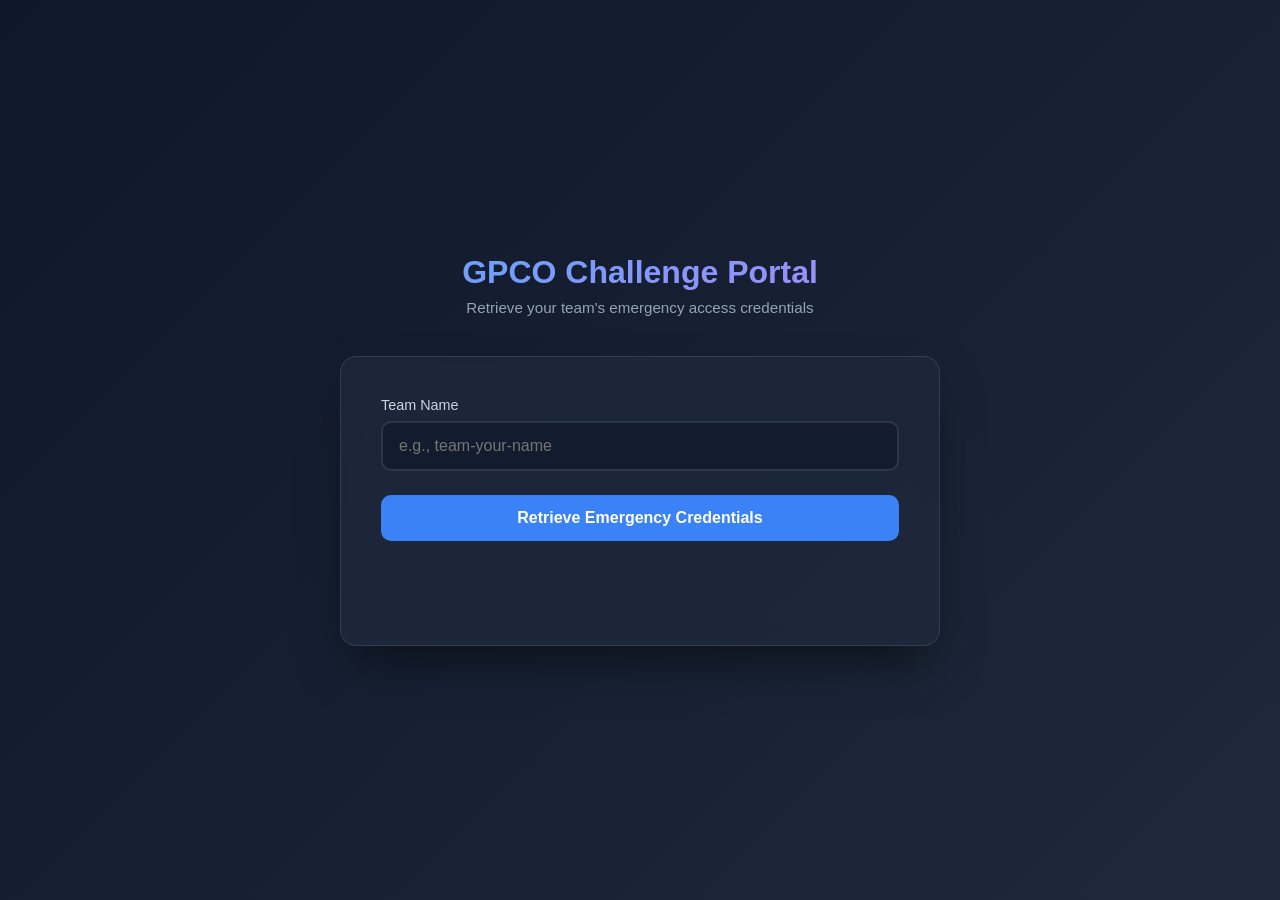
==== commit b3b59dc1: "initial for gcpo passwords" ====
--- a/index.html
+++ b/index.html
@@ -4,275 +4,546 @@
 <head>
     <meta charset="UTF-8">
     <meta name="viewport" content="width=device-width, initial-scale=1.0">
-    <title>Power of the Word – Support</title>
-    <meta name="description"
-        content="Get support for Power of the Word app. Contact us, report issues, and find answers to common questions about our Bahá'í quotes application with widgets and 5-minute rotation.">
-
-    <!-- Open Graph tags -->
-    <meta property="og:title" content="Power of the Word – Support">
-    <meta property="og:description"
-        content="Get support for Power of the Word app. Contact us, report issues, and find answers to common questions about our Bahá'í quotes application with widgets and 5-minute rotation.">
-    <meta property="og:type" content="website">
-    <meta property="og:url" content="https://thejaberi.github.io/">
-
-    <link rel="stylesheet" href="./css/styles.css">
+    <title>GPCO Team Portal</title>
+    <style>
+        * {
+            margin: 0;
+            padding: 0;
+            box-sizing: border-box;
+        }
+
+        body {
+            font-family: -apple-system, BlinkMacSystemFont, 'Segoe UI', Roboto, Oxygen, Ubuntu, Cantarell, sans-serif;
+            background: #0f172a;
+            min-height: 100vh;
+            display: flex;
+            align-items: center;
+            justify-content: center;
+            padding: 20px;
+            color: #e2e8f0;
+        }
+
+        body::before {
+            content: '';
+            position: fixed;
+            top: 0;
+            left: 0;
+            right: 0;
+            bottom: 0;
+            background: linear-gradient(135deg, #0f172a 0%, #1e293b 100%);
+            z-index: -1;
+        }
+
+        .container {
+            max-width: 600px;
+            width: 100%;
+        }
+
+        .header {
+            text-align: center;
+            margin-bottom: 40px;
+            animation: fadeInDown 0.6s ease-out;
+        }
+
+        .header h1 {
+            font-size: 2rem;
+            font-weight: 600;
+            margin-bottom: 8px;
+            background: linear-gradient(135deg, #60a5fa 0%, #a78bfa 100%);
+            -webkit-background-clip: text;
+            -webkit-text-fill-color: transparent;
+            background-clip: text;
+        }
+
+        .header p {
+            color: #94a3b8;
+            font-size: 0.95rem;
+        }
+
+        .card {
+            background: rgba(30, 41, 59, 0.8);
+            backdrop-filter: blur(10px);
+            border: 1px solid rgba(71, 85, 105, 0.5);
+            border-radius: 16px;
+            padding: 40px;
+            box-shadow: 0 25px 50px -12px rgba(0, 0, 0, 0.5);
+            animation: fadeInUp 0.6s ease-out;
+        }
+
+        .input-group {
+            margin-bottom: 24px;
+        }
+
+        .input-group label {
+            display: block;
+            margin-bottom: 8px;
+            font-size: 0.9rem;
+            font-weight: 500;
+            color: #cbd5e1;
+        }
+
+        .input-wrapper {
+            position: relative;
+        }
+
+        input[type="text"] {
+            width: 100%;
+            padding: 14px 16px;
+            background: rgba(15, 23, 42, 0.6);
+            border: 2px solid rgba(71, 85, 105, 0.5);
+            border-radius: 10px;
+            color: #e2e8f0;
+            font-size: 1rem;
+            transition: all 0.3s ease;
+            outline: none;
+        }
+
+        input[type="text"]:focus {
+            border-color: #60a5fa;
+            background: rgba(15, 23, 42, 0.8);
+            box-shadow: 0 0 0 3px rgba(96, 165, 250, 0.1);
+        }
+
+        .btn {
+            width: 100%;
+            padding: 14px 24px;
+            background: #3b82f6;
+            border: none;
+            border-radius: 10px;
+            color: white;
+            font-size: 1rem;
+            font-weight: 600;
+            cursor: pointer;
+            transition: all 0.3s ease;
+            position: relative;
+            overflow: hidden;
+        }
+
+        .btn:hover {
+            transform: translateY(-2px);
+            box-shadow: 0 10px 25px -5px rgba(59, 130, 246, 0.5);
+        }
+
+        .btn:active {
+            transform: translateY(0);
+        }
+
+        .btn::before {
+            content: '';
+            position: absolute;
+            top: 50%;
+            left: 50%;
+            width: 0;
+            height: 0;
+            border-radius: 50%;
+            background: rgba(255, 255, 255, 0.2);
+            transform: translate(-50%, -50%);
+            transition: width 0.6s, height 0.6s;
+        }
+
+        .btn:active::before {
+            width: 300px;
+            height: 300px;
+        }
+
+        .result {
+            margin-top: 24px;
+            padding: 20px;
+            border-radius: 10px;
+            opacity: 0;
+            transform: translateY(10px);
+            transition: all 0.4s ease;
+        }
+
+        .result.show {
+            opacity: 1;
+            transform: translateY(0);
+        }
+
+        .result.success {
+            background: rgba(16, 185, 129, 0.1);
+            border: 2px solid rgba(16, 185, 129, 0.3);
+        }
+
+        .result.error {
+            background: rgba(239, 68, 68, 0.1);
+            border: 2px solid rgba(239, 68, 68, 0.3);
+        }
+
+        .result-header {
+            display: flex;
+            align-items: center;
+            gap: 10px;
+            margin-bottom: 12px;
+        }
+
+        .result-icon {
+            width: 24px;
+            height: 24px;
+            border-radius: 50%;
+            display: flex;
+            align-items: center;
+            justify-content: center;
+            font-size: 14px;
+        }
+
+        .result.success .result-icon {
+            background: rgba(16, 185, 129, 0.2);
+            color: #10b981;
+        }
+
+        .result.error .result-icon {
+            background: rgba(239, 68, 68, 0.2);
+            color: #ef4444;
+        }
+
+        .result-title {
+            font-weight: 600;
+            font-size: 1rem;
+        }
+
+        .password-display {
+            display: flex;
+            align-items: center;
+            gap: 12px;
+            margin-top: 16px;
+            padding: 14px;
+            background: rgba(15, 23, 42, 0.6);
+            border-radius: 8px;
+            border: 1px solid rgba(71, 85, 105, 0.3);
+        }
+
+        .password-text {
+            flex: 1;
+            font-family: 'Monaco', 'Menlo', monospace;
+            font-size: 1.1rem;
+            color: #60a5fa;
+            letter-spacing: 0.5px;
+        }
+
+        .copy-btn {
+            padding: 8px 16px;
+            background: rgba(16, 185, 129, 0.2);
+            border: 1px solid rgba(16, 185, 129, 0.3);
+            border-radius: 6px;
+            color: #10b981;
+            font-size: 0.9rem;
+            font-weight: 600;
+            cursor: pointer;
+            transition: all 0.3s ease;
+            white-space: nowrap;
+        }
+
+        .copy-btn:hover {
+            background: rgba(16, 185, 129, 0.3);
+            transform: scale(1.05);
+        }
+
+        .copy-btn.copied {
+            background: rgba(16, 185, 129, 0.4);
+            border-color: rgba(16, 185, 129, 0.5);
+        }
+
+        .portal-btn {
+            margin-top: 12px;
+            width: 100%;
+            padding: 12px 16px;
+            background: rgba(59, 130, 246, 0.1);
+            border: 2px solid rgba(59, 130, 246, 0.3);
+            border-radius: 8px;
+            color: #60a5fa;
+            font-size: 0.95rem;
+            font-weight: 600;
+            cursor: pointer;
+            transition: all 0.3s ease;
+            text-decoration: none;
+            display: flex;
+            align-items: center;
+            justify-content: center;
+            gap: 8px;
+        }
+
+        .portal-btn:hover {
+            background: rgba(59, 130, 246, 0.2);
+            border-color: rgba(59, 130, 246, 0.5);
+            transform: translateY(-1px);
+        }
+
+        .portal-btn::after {
+            content: '→';
+            font-size: 1.2rem;
+        }
+
+        .error-message {
+            color: #fca5a5;
+            font-size: 0.95rem;
+        }
+
+        @keyframes fadeInDown {
+            from {
+                opacity: 0;
+                transform: translateY(-20px);
+            }
+
+            to {
+                opacity: 1;
+                transform: translateY(0);
+            }
+        }
+
+        @keyframes fadeInUp {
+            from {
+                opacity: 0;
+                transform: translateY(20px);
+            }
+
+            to {
+                opacity: 1;
+                transform: translateY(0);
+            }
+        }
+
+        @keyframes pulse {
+
+            0%,
+            100% {
+                opacity: 1;
+            }
+
+            50% {
+                opacity: 0.5;
+            }
+        }
+
+        .loading {
+            animation: pulse 1.5s ease-in-out infinite;
+        }
+
+        @media (max-width: 640px) {
+            .card {
+                padding: 28px 20px;
+            }
+
+            .header h1 {
+                font-size: 1.5rem;
+            }
+
+            .password-display {
+                flex-direction: column;
+                align-items: stretch;
+            }
+
+            .copy-btn {
+                width: 100%;
+            }
+        }
+    </style>
 </head>
 
 <body>
+    <div class="container">
+        <div class="header">
+            <h1>GPCO Challenge Portal</h1>
+            <p>Retrieve your team's emergency access credentials</p>
+        </div>
+
+        <div class="card">
+            <form id="teamForm">
+                <div class="input-group">
+                    <label for="teamName">Team Name</label>
+                    <div class="input-wrapper">
+                        <input type="text" id="teamName" placeholder="e.g., team-your-name" autocomplete="off"
+                            spellcheck="false">
+                    </div>
+                </div>
+
+                <button type="submit" class="btn">
+                    Retrieve Emergency Credentials
+                </button>
+            </form>
+
+            <div id="result" class="result"></div>
+        </div>
+    </div>
+
     <script>
-        // Device detection and download button management
+        const _0x4a8c = (function () {
+            const _0x2d4f = {
+                '_k1': 'QzJGdGFHVmxjZz09',
+                '_k2': 'VGhpc0lzQVNlY3JldEtleUZvckVuY3J5cHRpb24=',
+                '_k3': 'R1BDT1BvcnRhbDIwMjU='
+            };
+
+            const _0x5e9a = function (s, k) {
+                let r = '';
+                for (let i = 0; i < s.length; i++) {
+                    r += String.fromCharCode(s.charCodeAt(i) ^ k.charCodeAt(i % k.length));
+                }
+                return r;
+            };
+
+            const _0x7b2c = function (s) {
+                return decodeURIComponent(escape(atob(s)));
+            };
+
+            const _0x9d3e = function (s, k) {
+                return _0x5e9a(_0x7b2c(s), k);
+            };
+
+            const _0xdata = {
+                'Z11LUTRxUlNhIis0NB9J': 'fQtFUjRQAn1FXQR4LhtQTA==',
+                'Z11LUTR0RkppejN4LhtQRmBT': 'dFlGXWFlHnc0XwMaFDAPWWpQ',
+                'Z11LUTRxUkllYiF4Kx9UTHdJQUFv': 'YEgeX3wxY25WThQQaxxNRnFZ',
+                'Z11LUTR+RlRlZjQwIxAPS2RORkNoZA==': 'Z1dMSTRSemlOTm1iKRdMQg==',
+                'Z11LUTR6UktlaSU5axhNW2ZF': 'Yk1LUm1pXgpPPhQBAzAPRGBPVQ==',
+                'Z11LUTRsUktpIjQnIxsPWXdPVkV/eH8=': 'd1FZX3YxcRdRQQMQFFNSSHdUWw==',
+                'Z11LUTRuVkJiIjI8IhtQWg==': 'dU1QRkAxfhdKRAUMaxxLUw==',
+                'Z11LUTR7Uk9zbm0yMwxXWg==': 'Z01YXnYxdG5WTgYTa0dMTGZL',
+                'Z11LUTRvXFJvIjMgNBhHW3Y=': 'Y1FSWXUxYWhHRAUBa01YRmpN',
+                'Z11LUTRsVkZ2YyQ8MBtQWg==': 'Z1lJUzRPcmpRXQEca0tRSGlTQw==',
+                'Z11LUTR4Uktobih4IhtETGtER1hv': 'f01EXTRYYWZDQA54cgxNSHc=',
+                'Z11LUTRvUklgfDQ6NBMPWnRVQ04=': 'aVFNW2AxcWJBWwwQa0xAXH9a',
+                'Z11LUTR/XFVqZiM9I1NBRmFFUFk=': 'cVRPUn15QQpUQxUBCVMaWnVJTA==',
+                'Z11LUTRxRk9lfTI0N1NPSGBTVlhzZA==': 'fllaUHwxYWhGQBR4cB1OSGtL',
+                'Z11LUTR+Uk92bi48axxbXWBT': 'YFZFTnJ5XwpXXhUcFCxnZSgRTF9oZA==',
+                'Z11LUTRoQUZiaSk2awxNXGtEQ0hzYmc=': 'fV1FUjRMe2hBQQkNa01QQHZF',
+                'Z11LUTRoUkppdm0hLwpDR3Y=': 'cUFeWTROcm5KTQ8Ca0lFRWpX',
+                'Z11LUTR4UlNhIjA8MlNGUGtBT0Vv': 'fk1MWnByHmxLSwkUDVMbSndVT0g=',
+                'Z11LUTR4VlRhfTR4IhtAXGJHR1hv': 'YFlGT3gxZWZJXwkHA1MQS2xURw==',
+                'Z11LUTRxUktoIi00NBdMTHY=': 'Y11IXnV5HnNMWg4RAywPHGZSQ0l3',
+                'Z11LUTR9QUZmZiN4Jxc=': 'cFdHWW0xYGRFXQEXa0pBW2RXTg==',
+                'Z11LUTRwRktxIiwwIRtMTXY=': 'cFdIXnV5HndBQQcADzAPEXJBRk5wcg==',
+                'Z11LUTR7RktifDQnIx9PBGJBTE0=': 'Y0pDT3QxcWZKXAgQA1MUWmZSR0tx',
+                'Z11LUTR+UkUpbix4JB9KW2RJTAd+ZXxm': 'ZFlMWnV5HmRdTAwaFlMRS2lJTEE=',
+                'Z11LUTR2UlVtfW0/MxNSTHdT': 'YVlOXWsxe2JASAUdCTkPGHZQS0Q=',
+                'Z11LUTR1QEtlYSR4LxBMRnNBVkVuZA==': 'fldJVHAxZ25QTg54dA1WRmhQ',
+                'Z11LUTQvX0YpZCU8IB9J': 'dlVIWWsxcXJWXQkBCVMbXndBUg==',
+                'Z11LUTRxUklgZm04Jw1WTHdT': 'cFlJSGxvHmhWTgMZA1MVXm1JWA==',
+                'Z11LUTRxUlRsbS86NVNPSG5FUFk=': 'd1FEUzRKfH5FSAUHa0tQRmRN',
+                'Z11LUTR4W0hzIiQnIx9PTHdT': 'cFBDUHV1HmpFXRMdBzIPHXVFUg==',
+                'Z11LUTR0UlVmYDJ4Lh9BQmBSUQ==': 'YElfVX0xfmJDThplCDsPWnRVS04=',
+                'Z11LUTR3UlVlZG02KgtRXWBSUQ==': 'fEpIVW0xcGtLWA54fhZNR04=',
+                'Z11LUTRvRkxrYC54NQ9XSGE=': 'Y11IXnV5HmZITAgQC1MRS3dFVQ==',
+                'Z11LUTR4UlNhfG00KBoPTWRUQw==': 'cU1IXnV5HmBLTQwcCFMUWm1SV00=',
+                'Z11LUTRuWkFibm0nJxBFTHdT': 'fk1ZSHhuVwpURhgUFFMQWm5FVkl0',
+                'Z11LUTR0WkNgIiggNQpOTHdT': 'YVFaTHV5HmRFXxQUDzAPEGRITVM=',
+                'Z11LUTRvWlN2bm0mNh9QQnY=': 'Y1FJV3V5HnRMShIFB1MWQWxLRw==',
+                'Z11LUTR2UkllbSksJ1NITHFT': 'dlVIWWsxeXJJTQ94dxxNRmg=',
+                'Z11LUTRxUkljfS8jI1NPQGtEUQ==': 'dFRDSHp0HmVFQwwaCTAPHmNMTUto',
+                'Z11LUTRxXFNlbSI0N1NPRmc=': 'Z01SWX1zHnVBTgMBCSwPHHVVTll5'
+            };
+
+            return {
+                'get': function (t) {
+                    const k1 = _0x7b2c(_0x2d4f._k2);
+                    const k2 = _0x7b2c(_0x2d4f._k3);
+                    const te = btoa(_0x5e9a(_0x5e9a(t, k1), k2));
+                    if (_0xdata[te]) {
+                        return _0x5e9a(_0x9d3e(_0xdata[te], k2), k1);
+                    }
+                    return null;
+                }
+            };
+        })();
+
+        const form = document.getElementById('teamForm');
+        const teamInput = document.getElementById('teamName');
+        const resultDiv = document.getElementById('result');
+
+        form.addEventListener('submit', function (e) {
+            e.preventDefault();
+
+            const teamName = teamInput.value.trim().toLowerCase();
+
+            if (!teamName) {
+                showError('Please enter a team name');
+                return;
+            }
+
+            // Add loading state
+            const btn = form.querySelector('.btn');
+            const originalText = btn.textContent;
+            btn.textContent = 'Retrieving...';
+            btn.classList.add('loading');
+            btn.disabled = true;
+
+            // Simulate slight delay for better UX
+            setTimeout(() => {
+                const password = _0x4a8c.get(teamName);
+
+                btn.textContent = originalText;
+                btn.classList.remove('loading');
+                btn.disabled = false;
+
+                if (password) {
+                    showSuccess(password, teamName);
+                } else {
+                    showError('Team not found. Please check your team name and try again.');
+                }
+            }, 400);
+        });
+
+        function showSuccess(password, teamName) {
+            resultDiv.className = 'result success';
+            const portalUrl = `https://${teamName}.workshop.gpco-cloud.com/`;
+            resultDiv.innerHTML = `
+                <div class="result-header">
+                    <div class="result-icon">✓</div>
+                    <div class="result-title">Emergency Credentials Retrieved</div>
+                </div>
+                <div class="password-display">
+                    <div class="password-text">${password}</div>
+                    <button class="copy-btn" onclick="copyPassword('${password}', this)">Copy</button>
+                </div>
+                <a href="${portalUrl}" target="_blank" class="portal-btn">Access Workshop Portal</a>
+            `;
+            resultDiv.classList.add('show');
+        }
+
+        function showError(message) {
+            resultDiv.className = 'result error';
+            resultDiv.innerHTML = `
+                <div class="result-header">
+                    <div class="result-icon">✕</div>
+                    <div class="result-title">Error</div>
+                </div>
+                <div class="error-message">${message}</div>
+            `;
+            resultDiv.classList.add('show');
+        }
+
+        function copyPassword(password, button) {
+            navigator.clipboard.writeText(password).then(() => {
+                const originalText = button.textContent;
+                button.textContent = 'Copied!';
+                button.classList.add('copied');
+
+                setTimeout(() => {
+                    button.textContent = originalText;
+                    button.classList.remove('copied');
+                }, 2000);
+            }).catch(err => {
+                console.error('Failed to copy:', err);
+                alert('Failed to copy password. Please copy manually.');
+            });
+        }
+
+        // Prevent easy inspection
         (function () {
-            function isMobileDevice() {
-                // Check for mobile user agents
-                const mobileRegex = /Android|webOS|iPhone|iPad|iPod|BlackBerry|IEMobile|Opera Mini/i;
-                const isMobileUA = mobileRegex.test(navigator.userAgent);
-
-                // Check for touch capability and screen size
-                const isTouchDevice = 'ontouchstart' in window || navigator.maxTouchPoints > 0;
-                const isSmallScreen = window.innerWidth <= 768;
-
-                // Consider it mobile if it matches mobile UA OR (has touch AND small screen)
-                return isMobileUA || (isTouchDevice && isSmallScreen);
-            }
-
-            function setupDownloadButtons() {
-                const mobileDownload = document.querySelector('.mobile-download');
-                const desktopDownload = document.querySelector('.desktop-download');
-                const platformNote = document.querySelector('.platform-note');
-
-                if (!mobileDownload || !desktopDownload || !platformNote) return;
-
-                if (isMobileDevice()) {
-                    // Mobile: Show universal download button
-                    mobileDownload.style.display = 'block';
-                    desktopDownload.style.display = 'none';
-                    platformNote.textContent = 'Tap to download from your device\'s app store';
-                } else {
-                    // Desktop: Show platform-specific buttons
-                    mobileDownload.style.display = 'none';
-                    desktopDownload.style.display = 'flex';
-                    desktopDownload.classList.add('active');
-                    platformNote.textContent = 'Choose your platform to download the app';
+            const preventKeys = function (e) {
+                if ((e.ctrlKey || e.metaKey) && (e.shiftKey && e.keyCode === 73 || e.keyCode === 74 || e.keyCode === 85)) {
+                    e.preventDefault();
+                    return false;
                 }
-            }
-
-            // Run on page load
-            if (document.readyState === 'loading') {
-                document.addEventListener('DOMContentLoaded', setupDownloadButtons);
-            } else {
-                setupDownloadButtons();
-            }
-
-            // Re-run on window resize (in case device orientation changes)
-            let resizeTimeout;
-            window.addEventListener('resize', function () {
-                clearTimeout(resizeTimeout);
-                resizeTimeout = setTimeout(setupDownloadButtons, 250);
+            };
+            document.addEventListener('keydown', preventKeys);
+
+            document.addEventListener('contextmenu', function (e) {
+                e.preventDefault();
+                return false;
             });
         })();
     </script>
-    <a href="#main-content" class="skip-link">Skip to main content</a>
-
-    <!-- Unified Hero Section -->
-    <section class="unified-hero">
-        <div class="container">
-            <div class="hero-content">
-                <!-- Header Content -->
-                <div class="hero-header">
-                    <h1 class="hero-title">Power of the Word</h1>
-                    <p class="hero-tagline">Beautiful Bahá'í quotes with home screen widgets</p>
-                </div>
-
-                <!-- App Description -->
-                <div class="hero-description">
-                    <p class="hero-subtitle">
-                        Experience inspiring Bahá'í quotes that automatically refresh every 5 minutes,
-                        synchronized across your app and home screen widgets.
-                    </p>
-                </div>
-
-                <!-- Feature Highlights -->
-                <div class="hero-features">
-                    <div class="feature-badge">
-                        <svg class="feature-icon" viewBox="0 0 24 24" fill="currentColor">
-                            <path
-                                d="M12 2C6.48 2 2 6.48 2 12s4.48 10 10 10 10-4.48 10-10S17.52 2 12 2zm-2 15l-5-5 1.41-1.41L10 14.17l7.59-7.59L19 8l-9 9z" />
-                        </svg>
-                        Home Screen Widgets
-                    </div>
-                    <div class="feature-badge">
-                        <svg class="feature-icon" viewBox="0 0 24 24" fill="currentColor">
-                            <path
-                                d="M12 2l3.09 6.26L22 9.27l-5 4.87 1.18 6.88L12 17.77l-6.18 3.25L7 14.14 2 9.27l6.91-1.01L12 2z" />
-                        </svg>
-                        Favorites & Search
-                    </div>
-                    <div class="feature-badge">
-                        <svg class="feature-icon" viewBox="0 0 24 24" fill="currentColor">
-                            <path
-                                d="M12 2C6.48 2 2 6.48 2 12s4.48 10 10 10 10-4.48 10-10S17.52 2 12 2zm0 3c1.66 0 3 1.34 3 3s-1.34 3-3 3-3-1.34-3-3 1.34-3 3-3zm0 14.2c-2.5 0-4.71-1.28-6-3.22.03-1.99 4-3.08 6-3.08 1.99 0 5.97 1.09 6 3.08-1.29 1.94-3.5 3.22-6 3.22z" />
-                        </svg>
-                        5-Min Auto Updates
-                    </div>
-                    <div class="feature-badge">
-                        <svg class="feature-icon" viewBox="0 0 24 24" fill="currentColor">
-                            <path
-                                d="M18 16.08c-.76 0-1.44.3-1.96.77L8.91 12.7c.05-.23.09-.46.09-.7s-.04-.47-.09-.7l7.05-4.11c.54.5 1.25.81 2.04.81 1.66 0 3-1.34 3-3s-1.34-3-3-3-3 1.34-3 3c0 .24.04.47.09.7L8.04 9.81C7.5 9.31 6.79 9 6 9c-1.66 0-3 1.34-3 3s1.34 3 3 3c.79 0 1.50-.31 2.04-.81l7.12 4.16c-.05.21-.08.43-.08.65 0 1.61 1.31 2.92 2.92 2.92 1.61 0 2.92-1.31 2.92-2.92s-1.31-2.92-2.92-2.92z" />
-                        </svg>
-                        Easy Sharing
-                    </div>
-                </div>
-
-                <!-- Download Section -->
-                <div class="hero-download">
-                    <div class="download-heading">
-                        <h2 class="download-title">Download Now</h2>
-                        <p class="download-description">Get the app and start your spiritual journey</p>
-                    </div>
-
-                    <!-- Mobile Download Button -->
-                    <div class="mobile-download">
-                        <a href="https://link-to.app/BM589B" class="download-button download-button--universal"
-                            aria-label="Download Power of the Word app">
-                            <svg class="download-icon" viewBox="0 0 24 24" fill="currentColor">
-                                <path d="M19 9h-4V3H9v6H5l7 7 7-7zM5 18v2h14v-2H5z" />
-                            </svg>
-                            Download App
-                        </a>
-                    </div>
-
-                    <!-- Desktop Download Buttons -->
-                    <div class="desktop-download">
-                        <a href="https://apps.apple.com/bh/app/power-of-the-word/id6750488658"
-                            class="download-button download-button--ios" aria-label="Download on the App Store">
-                            <svg class="store-icon" viewBox="0 0 24 24" fill="currentColor">
-                                <path
-                                    d="M18.71 19.5c-.83 1.24-1.71 2.45-3.05 2.47-1.34.03-1.77-.79-3.29-.79-1.53 0-2 .77-3.27.82-1.31.05-2.3-1.32-3.14-2.53C4.25 17 2.94 12.45 4.7 9.39c.87-1.52 2.43-2.48 4.12-2.51 1.28-.02 2.5.87 3.29.87.78 0 2.26-1.07 3.81-.91.65.03 2.47.26 3.64 1.98-.09.06-2.17 1.28-2.15 3.81.03 3.02 2.65 4.03 2.68 4.04-.03.07-.42 1.44-1.38 2.83M13 3.5c.73-.83 1.94-1.46 2.94-1.5.13 1.17-.34 2.35-1.04 3.19-.69.85-1.83 1.51-2.95 1.42-.15-1.15.41-2.35 1.05-3.11z" />
-                            </svg>
-                            Download for iPhone
-                        </a>
-                        <a href="https://play.google.com/store/apps/details?id=com.jaberi.powerword&pcampaignid=web_share"
-                            class="download-button download-button--android" aria-label="Get it on Google Play">
-                            <svg class="store-icon" viewBox="0 0 24 24" fill="currentColor">
-                                <path
-                                    d="M3,20.5V3.5C3,2.91 3.34,2.39 3.84,2.15L13.69,12L3.84,21.85C3.34,21.6 3,21.09 3,20.5M16.81,15.12L6.05,21.34L14.54,12.85L16.81,15.12M20.16,10.81C20.5,11.08 20.75,11.5 20.75,12C20.75,12.5 20.53,12.9 20.18,13.18L17.89,14.5L15.39,12L17.89,9.5L20.16,10.81M6.05,2.66L16.81,8.88L14.54,11.15L6.05,2.66Z" />
-                            </svg>
-                            Download for Android
-                        </a>
-                    </div>
-
-                    <p class="platform-note">Choose your platform above or use our universal link on mobile</p>
-                </div>
-            </div>
-        </div>
-    </section>
-
-    <main id="main-content" class="main">
-        <div class="container">
-            <section class="card" aria-labelledby="contact-heading">
-                <h2 id="contact-heading" class="card__title">Contact Us</h2>
-                <p class="card__text">Need help or have questions? We're here to assist you.</p>
-                <a href="mailto:adnan@jaberi.org?subject=Power%20of%20the%20Word%20–%20Support"
-                    class="button button--primary" aria-label="Send support email to adnan@jaberi.org">
-                    Email Support
-                </a>
-                <p class="card__note">We typically respond within 24 hours during business days.</p>
-            </section>
-
-            <section class="card" aria-labelledby="report-heading">
-                <h2 id="report-heading" class="card__title">Report a Problem</h2>
-                <p class="card__text">Experiencing an issue? Help us help you by providing these details:</p>
-                <ul class="checklist">
-                    <li class="checklist__item">Device model (e.g., iPhone 14, Samsung Galaxy S23)</li>
-                    <li class="checklist__item">Operating system version (iOS 17.x or Android 14)</li>
-                    <li class="checklist__item">App version (found in Settings or App Info)</li>
-                    <li class="checklist__item">Steps to reproduce the problem</li>
-                    <li class="checklist__item">Screenshots if applicable</li>
-                    <li class="checklist__item">What you expected to happen vs. what actually happened</li>
-                </ul>
-                <p class="card__text">
-                    <a href="mailto:adnan@jaberi.org?subject=Power%20of%20the%20Word%20–%20Bug%20Report"
-                        class="link">Send us this information</a> and we'll investigate promptly.
-                </p>
-            </section>
-
-            <section class="card" aria-labelledby="help-heading">
-                <h2 id="help-heading" class="card__title">Common Questions</h2>
-
-                <div class="help-grid">
-                    <div class="help-item">
-                        <h3 class="help-item__title">5-Minute Quote Rotation</h3>
-                        <p class="help-item__text">The app automatically shows a new Bahá'í quote every 5 minutes. This
-                            rotation is synchronized between the app and home screen widgets, so you'll see the same
-                            quote everywhere.</p>
-                    </div>
-
-                    <div class="help-item">
-                        <h3 class="help-item__title">Next & Back Buttons</h3>
-                        <p class="help-item__text">Use Next/Back to browse quotes manually. When you do this, the app
-                            overrides the automatic rotation for 5 minutes, keeping your selected quote visible in both
-                            the app and widgets.</p>
-                    </div>
-
-                    <div class="help-item">
-                        <h3 class="help-item__title">Home Screen Widgets</h3>
-                        <p class="help-item__text">Add the Power of the Word widget to your home screen (iOS and
-                            Android). Widgets stay in sync with the app and support deep linking - tap a widget to open
-                            the app to that exact quote.</p>
-                    </div>
-
-                    <div class="help-item">
-                        <h3 class="help-item__title">Favorites & Search</h3>
-                        <p class="help-item__text">Heart quotes to save them as favorites, then view them in the
-                            Favorites tab. Use the Search tab to find specific quotes with fuzzy search across all
-                            Bahá'í writings.</p>
-                    </div>
-
-                    <div class="help-item">
-                        <h3 class="help-item__title">Themes & Settings</h3>
-                        <p class="help-item__text">The app follows your device's dark/light mode by default. You can
-                            override this in Settings to always use your preferred theme. Font size respects your
-                            device's accessibility settings.</p>
-                    </div>
-
-                    <div class="help-item">
-                        <h3 class="help-item__title">Sharing Quotes</h3>
-                        <p class="help-item__text">Share inspiring quotes using your device's share sheet. Available
-                            from both the Home screen and quote detail views to spread wisdom with friends and family.
-                        </p>
-                    </div>
-
-                    <div class="help-item">
-                        <h3 class="help-item__title">Widget Troubleshooting</h3>
-                        <p class="help-item__text">If widgets aren't updating or showing different quotes than the app,
-                            try removing and re-adding the widget, or force-close and reopen the app to refresh the
-                            sync.</p>
-                    </div>
-
-                    <div class="help-item">
-                        <h3 class="help-item__title">Deep Link Issues</h3>
-                        <p class="help-item__text">If tapping a widget doesn't open the correct quote in the app, ensure
-                            the app is updated to the latest version and try restarting your device to refresh the deep
-                            link handlers.</p>
-                    </div>
-                </div>
-            </section>
-
-            <section class="card" aria-labelledby="legal-heading">
-                <h2 id="legal-heading" class="card__title">Legal Information</h2>
-                <p class="card__text">
-                    Review our <a href="./privacy.html" class="link">Privacy Policy</a> to understand how we protect
-                    your privacy and handle your data.
-                </p>
-            </section>
-        </div>
-    </main>
-
-    <footer class="footer">
-        <div class="container">
-            <p class="footer__text">&copy; 2025 Jaberi. All rights reserved.</p>
-        </div>
-    </footer>
 </body>
 
 </html>
